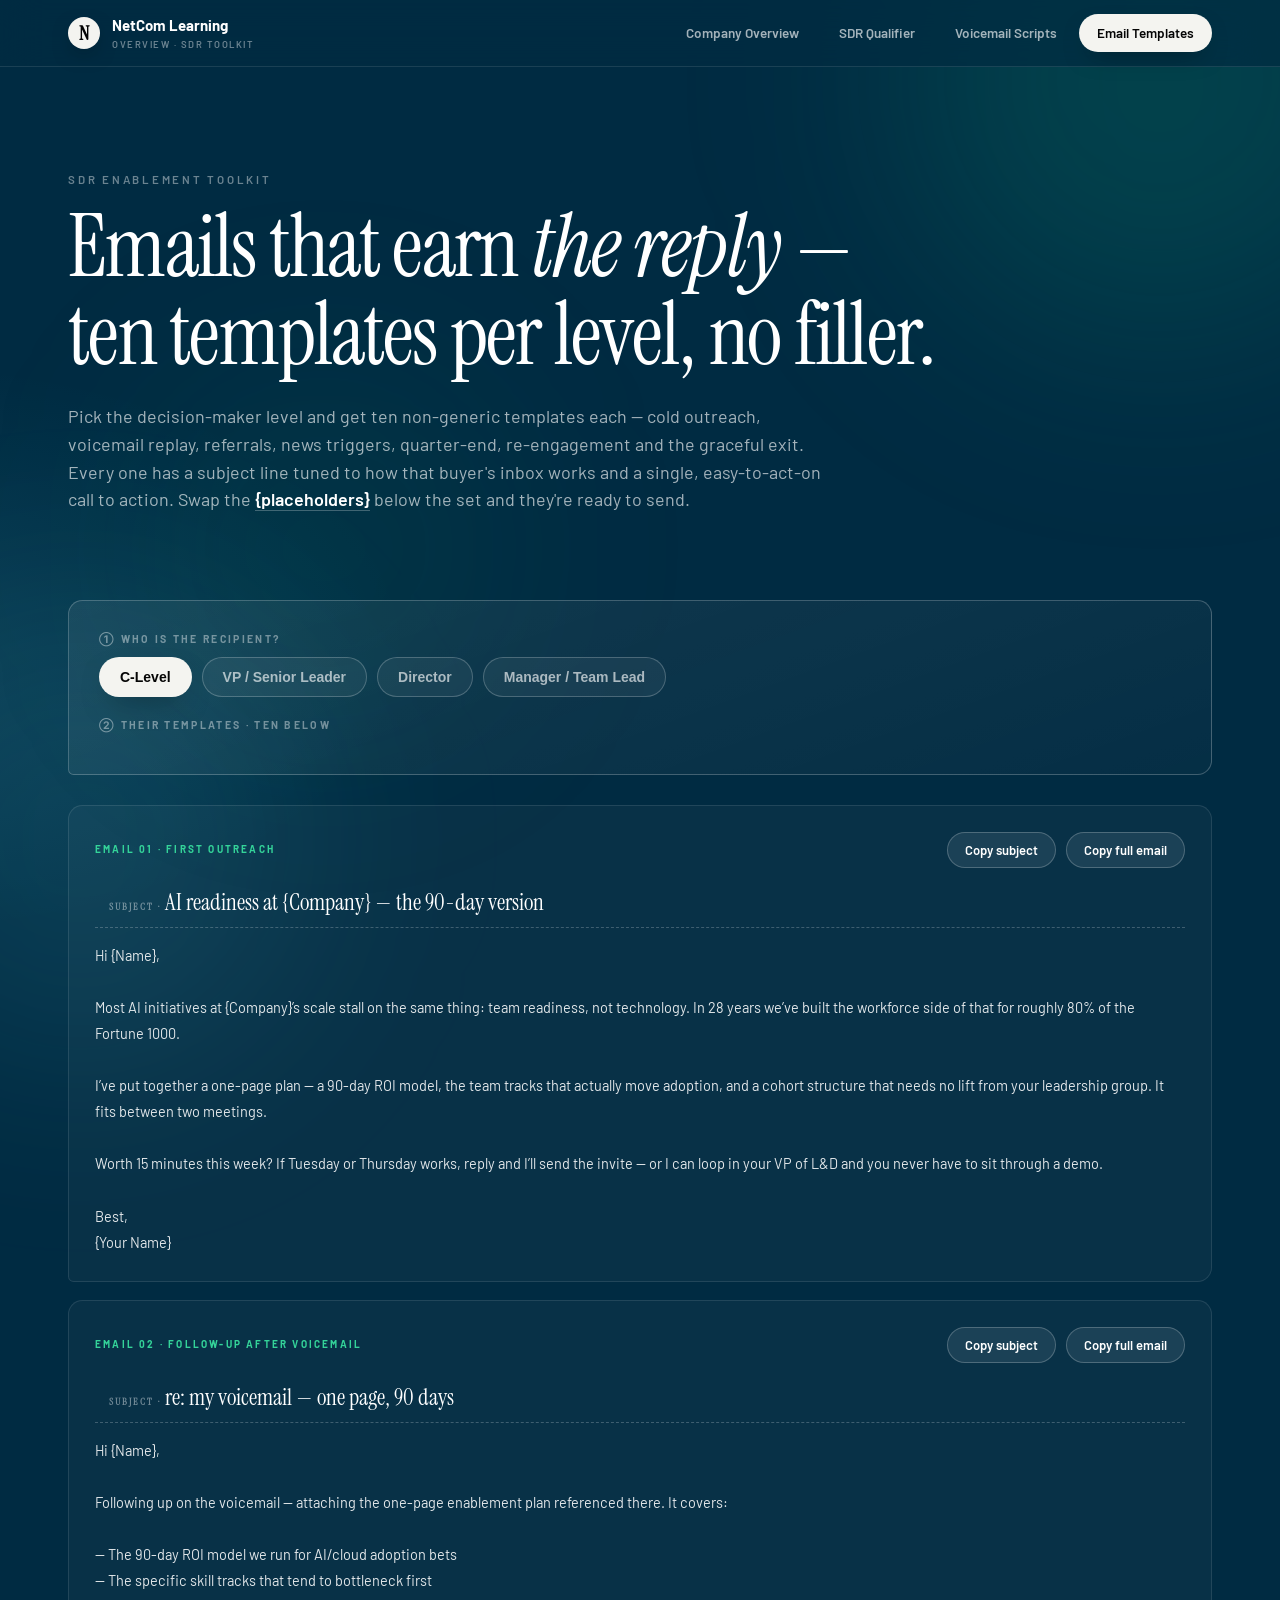
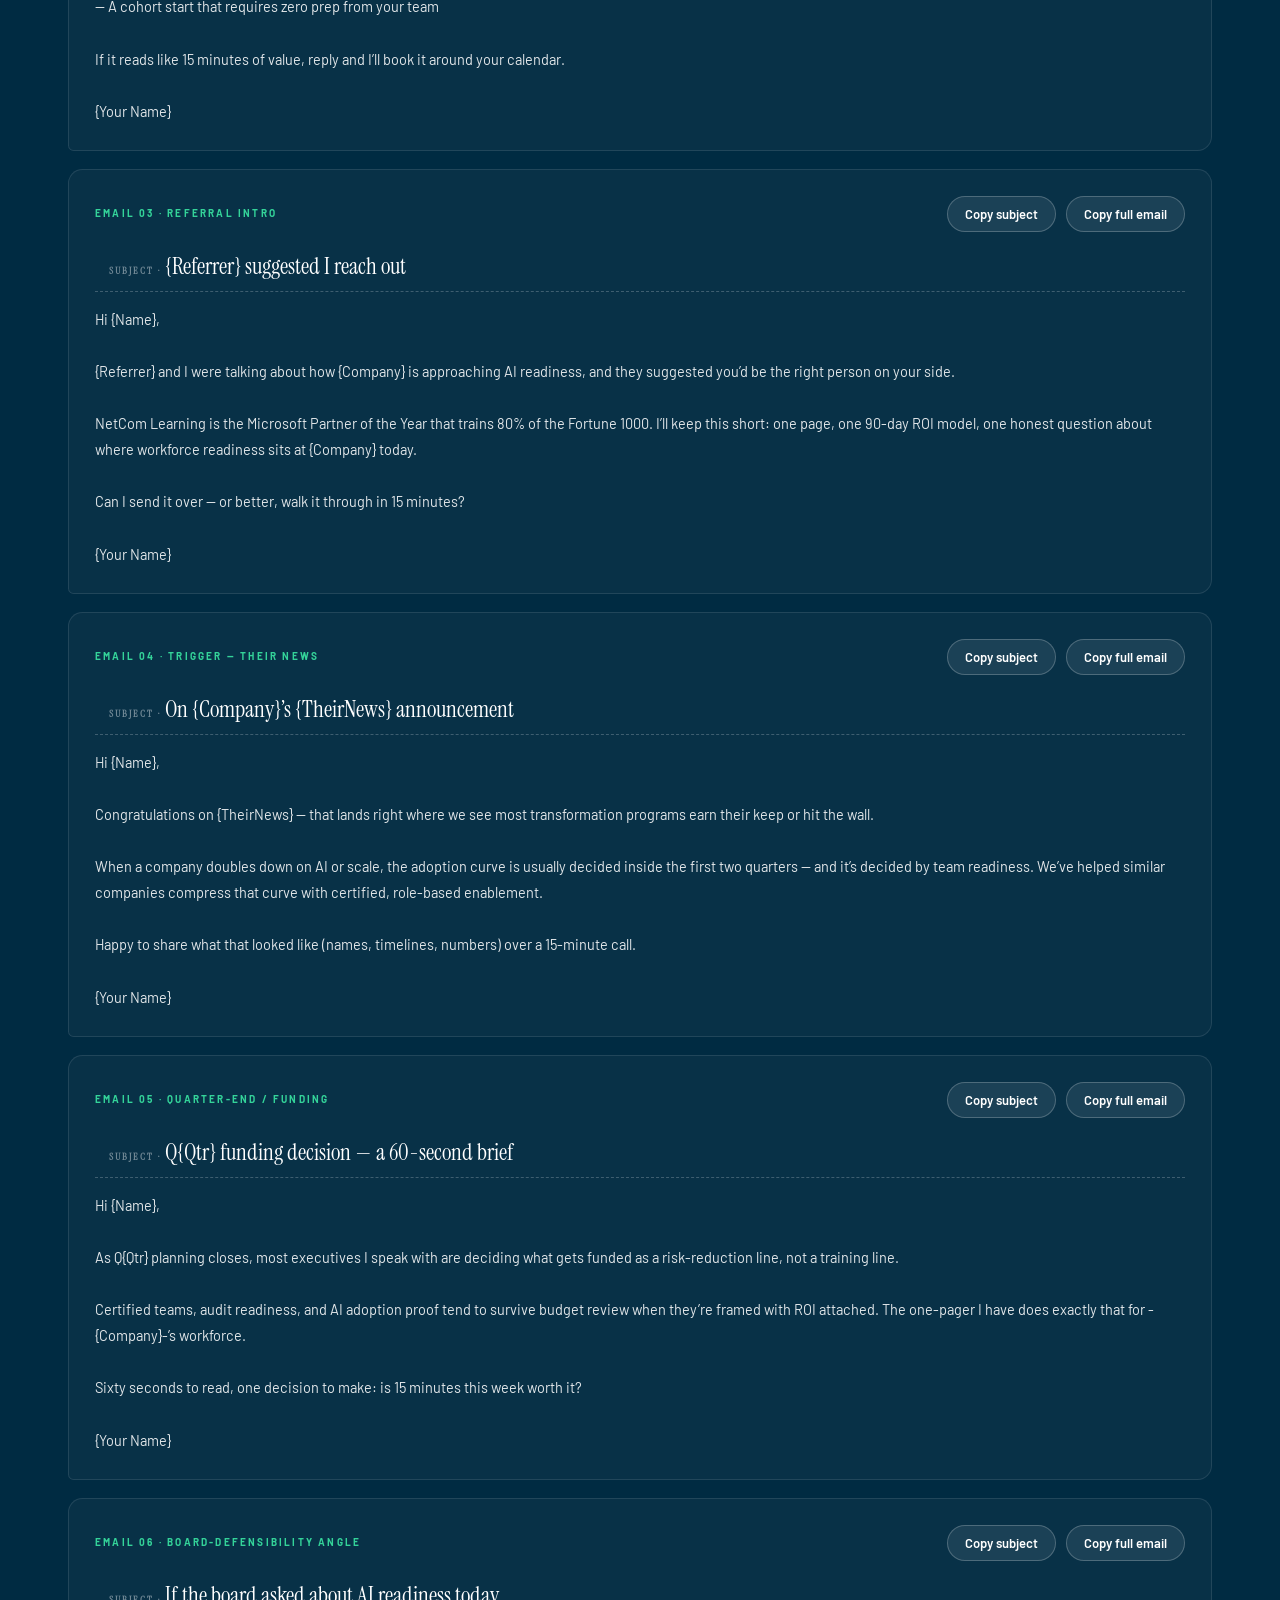
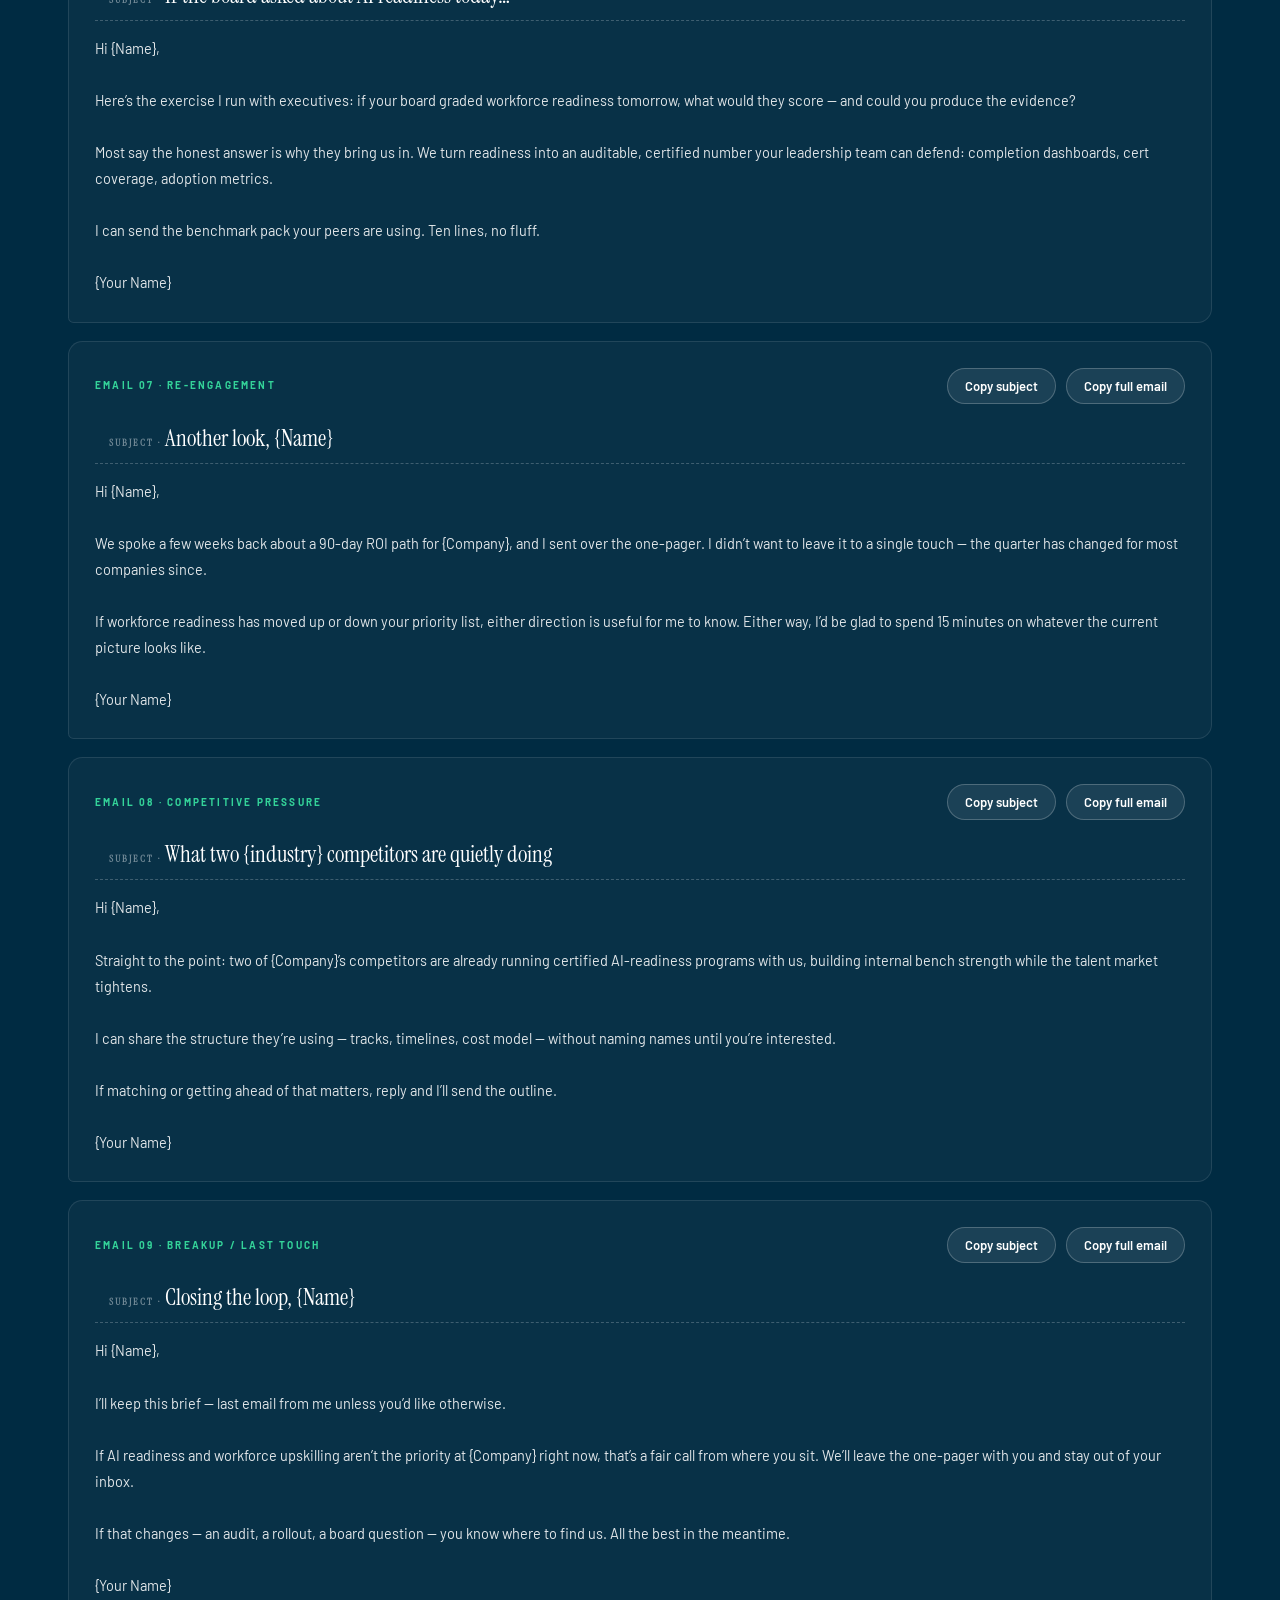
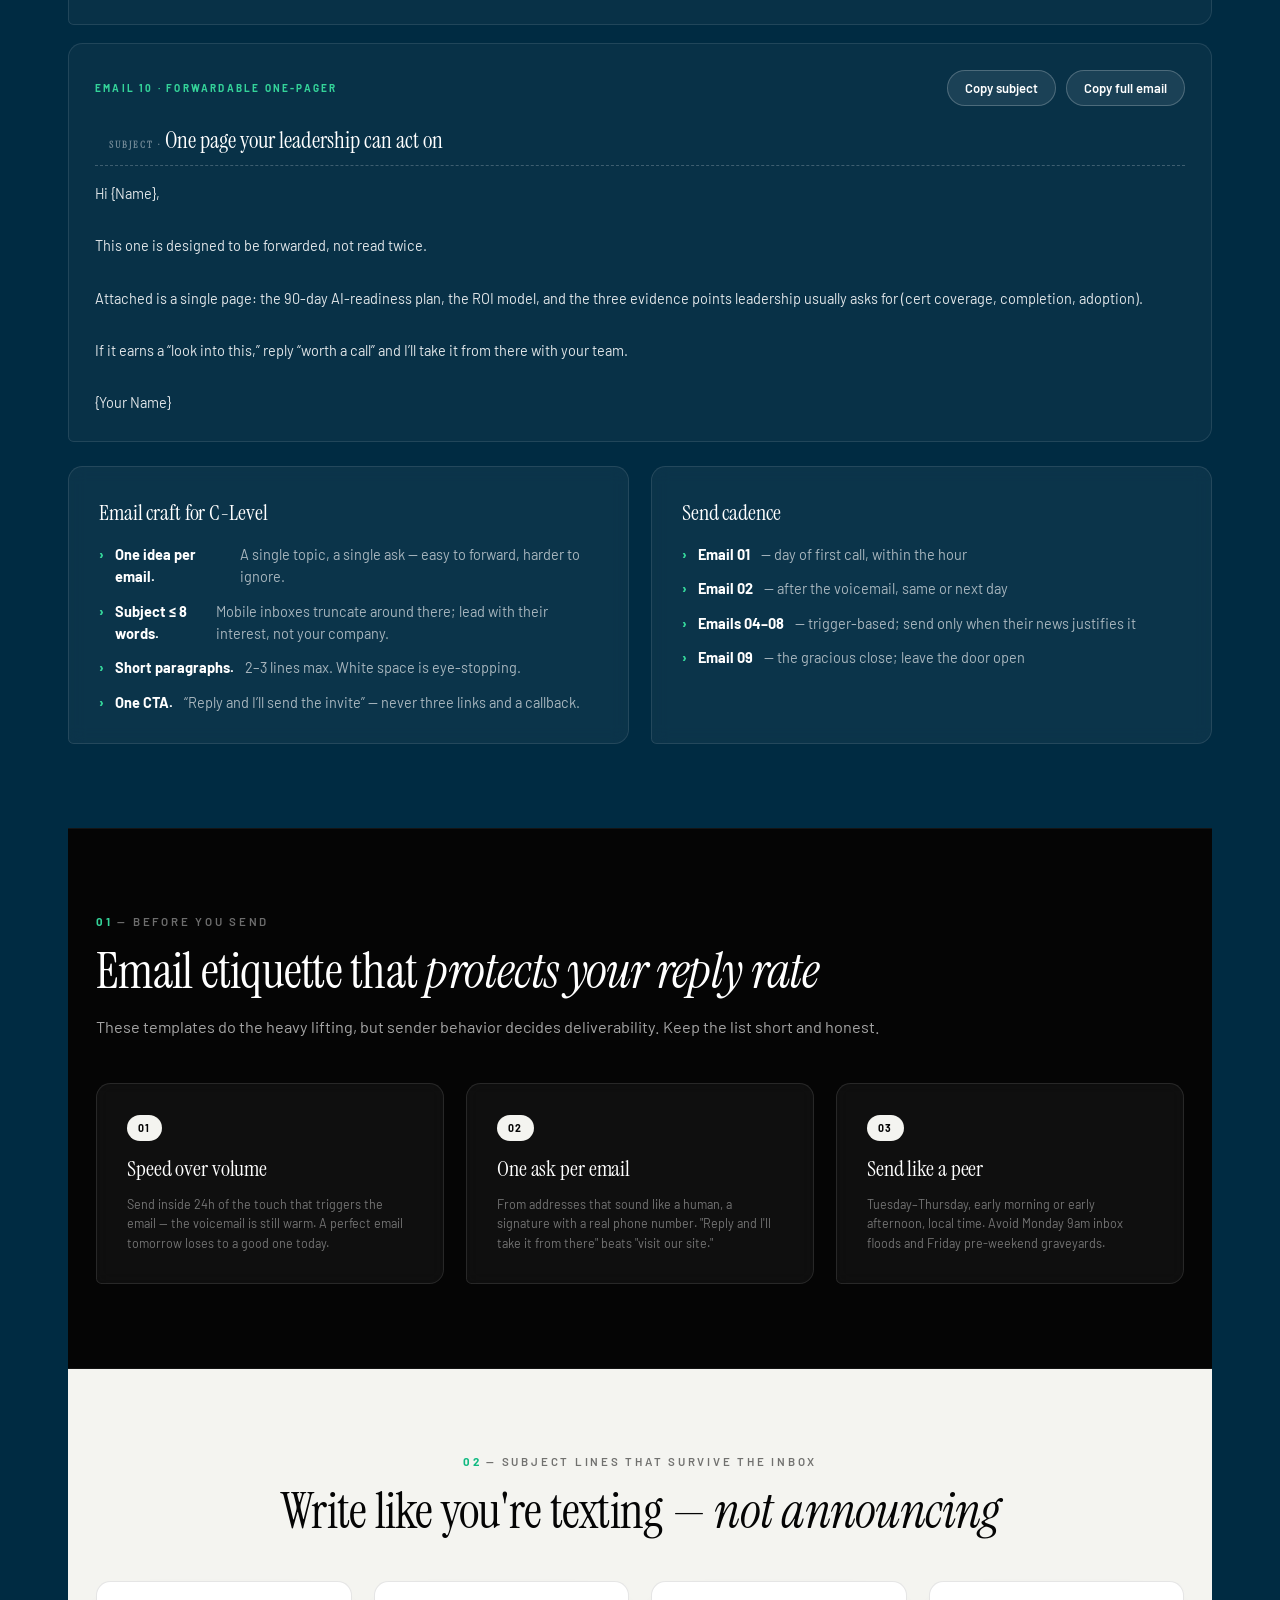
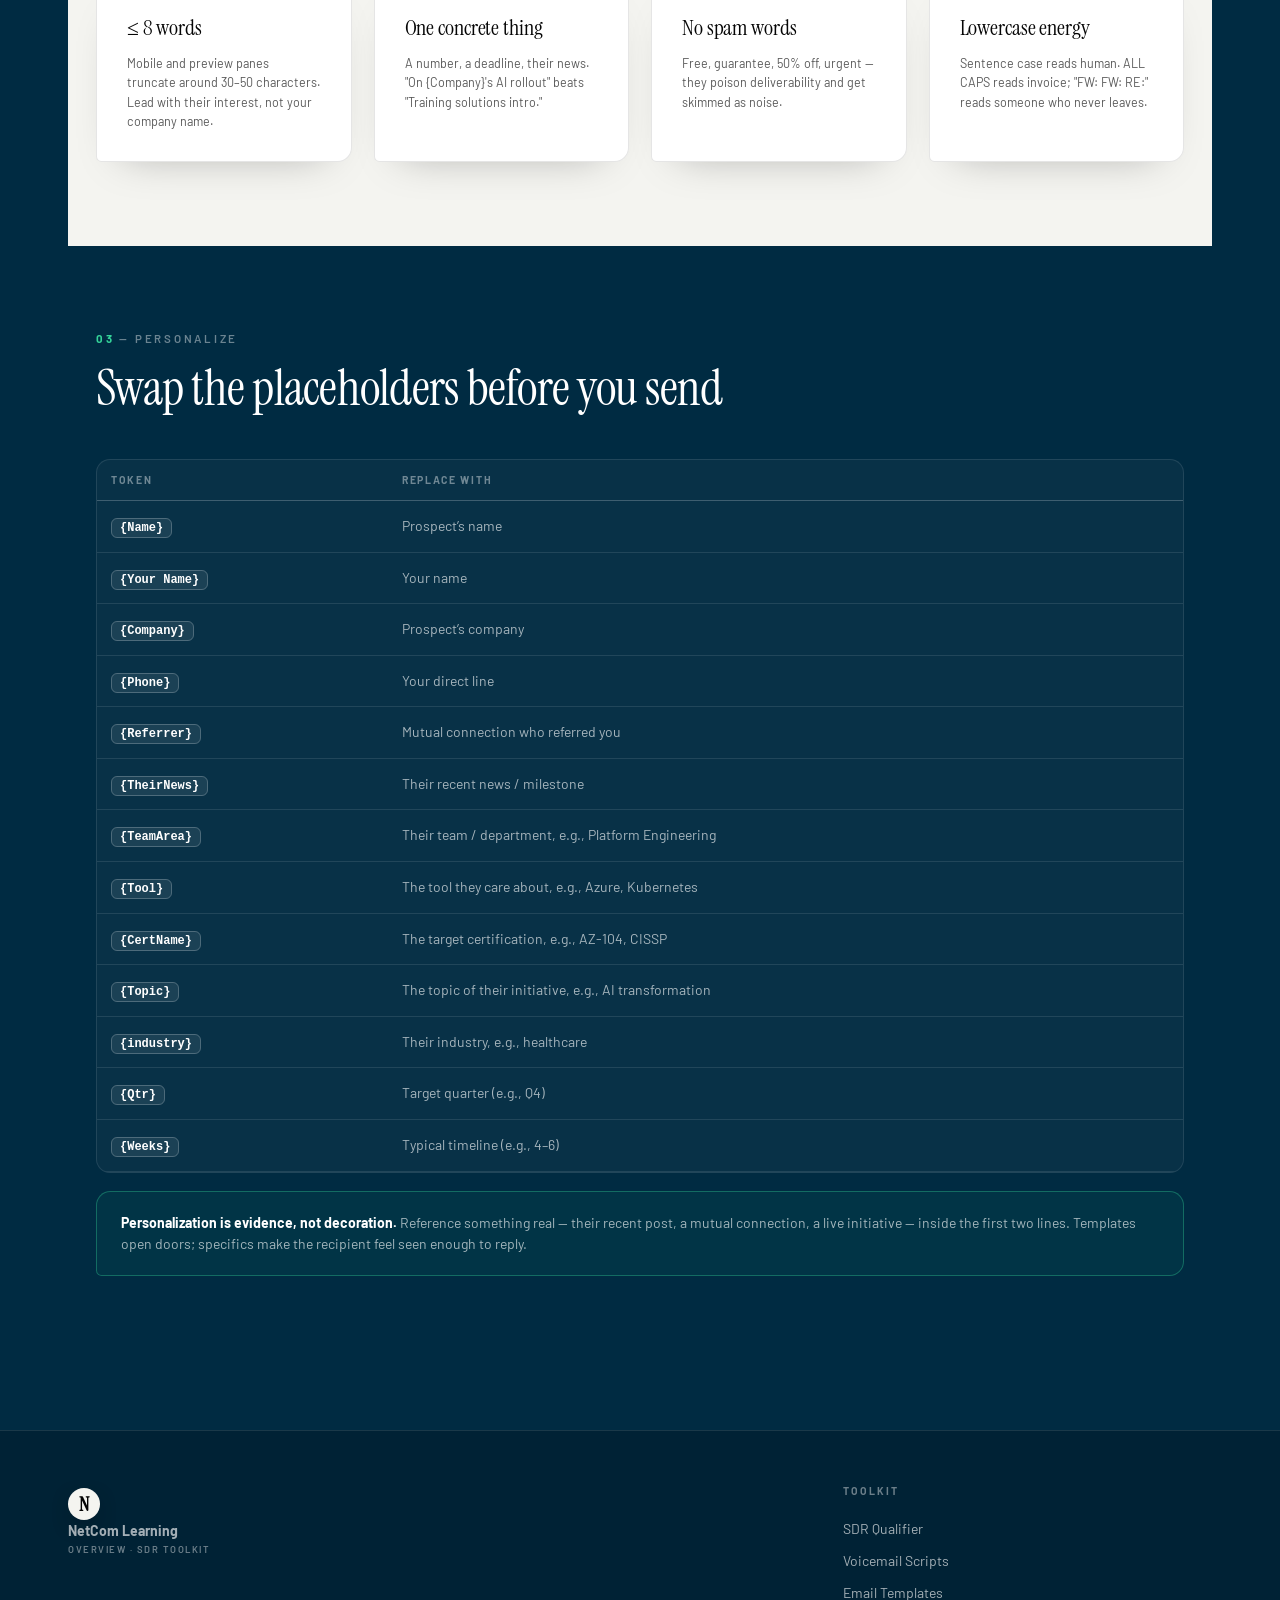
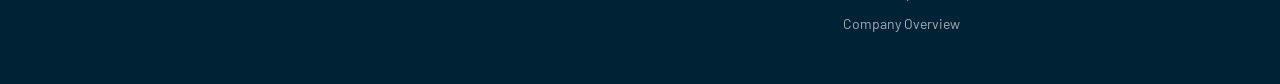
==== emails.html @ cc53cfce "c" ====
<!DOCTYPE html>
<html lang="en">
<head>
<meta charset="UTF-8">
<meta name="viewport" content="width=device-width, initial-scale=1.0">
<title>Email Templates — SDR Toolkit | NetCom Learning</title>
<link rel="preconnect" href="https://fonts.googleapis.com">
<link rel="preconnect" href="https://fonts.gstatic.com" crossorigin>
<link href="https://fonts.googleapis.com/css2?family=Instrument+Serif:ital@0;1&family=Barlow:wght@400;500;600;700&family=Inter:wght@600;700&display=swap" rel="stylesheet">
<link rel="stylesheet" href="assets/styles.css">
</head>
<body>
<div class="orb orb-1"></div><div class="orb orb-2"></div><div class="orb orb-3"></div>

<nav>
  <div class="container nav-inner">
    <a class="brand" href="index.html">
      <span class="brand-mark">N</span>
      <span>NetCom Learning<small>Overview · SDR Toolkit</small></span>
    </a>
    <div class="nav-links">
      <a href="index.html">Company Overview</a>
      <a href="sdr-qualifier.html">SDR Qualifier</a>
      <a href="voicemail-scripts.html">Voicemail Scripts</a>
      <a href="emails.html" class="active">Email Templates</a>
    </div>
  </div>
</nav>

<header class="hero" style="padding-bottom:44px">
  <div class="container">
    <div class="eyebrow">SDR enablement toolkit</div>
    <h1>Emails that earn <em>the reply</em> — ten templates per level, no filler.</h1>
    <p class="lede">Pick the decision-maker level and get ten non-generic templates each — cold outreach, voicemail replay, referrals, news triggers, quarter-end, re-engagement and the graceful exit. Every one has a subject line tuned to how that buyer's inbox works and a single, easy-to-act-on call to action. Swap the <b class="hl">{placeholders}</b> below the set and they're ready to send.</p>
  </div>
</header>

<main class="container">

  <section style="padding-top:8px" class="reveal">
    <div class="control-panel">
      <div class="cp-label">① Who is the recipient?</div>
      <div class="pill-row" id="sel-email"></div>

      <div class="cp-label">② Their templates · ten below</div>
    </div>
    <div id="email-output"></div>
  </section>

  <!-- etiquette -->
  <section class="dark-black reveal">
    <div class="container">
      <div class="section-head">
        <div class="eyebrow"><b>01</b> — Before you send</div>
        <h2>Email etiquette that <em>protects your reply rate</em></h2>
        <p>These templates do the heavy lifting, but sender behavior decides deliverability. Keep the list short and honest.</p>
      </div>
      <div class="grid grid-3">
        <div class="card"><span class="badge grad">01</span><h3 style="margin-top:12px">Speed over volume</h3><p class="small-note">Send inside 24h of the touch that triggers the email — the voicemail is still warm. A perfect email tomorrow loses to a good one today.</p></div>
        <div class="card"><span class="badge grad">02</span><h3 style="margin-top:12px">One ask per email</h3><p class="small-note">From addresses that sound like a human, a signature with a real phone number. "Reply and I'll take it from there" beats "visit our site."</p></div>
        <div class="card"><span class="badge grad">03</span><h3 style="margin-top:12px">Send like a peer</h3><p class="small-note">Tuesday–Thursday, early morning or early afternoon, local time. Avoid Monday 9am inbox floods and Friday pre-weekend graveyards.</p></div>
      </div>
    </div>
  </section>

  <!-- subject line craft -->
  <section class="bone reveal">
    <div class="container">
      <div class="section-head center">
        <div class="eyebrow"><b>02</b> — Subject lines that survive the inbox</div>
        <h2>Write like you're texting — <em>not announcing</em></h2>
      </div>
      <div class="grid grid-4">
        <div class="card"><h3>≤ 8 words</h3><p class="small-note">Mobile and preview panes truncate around 30–50 characters. Lead with their interest, not your company name.</p></div>
        <div class="card"><h3>One concrete thing</h3><p class="small-note">A number, a deadline, their news. "On {Company}'s AI rollout" beats "Training solutions intro."</p></div>
        <div class="card"><h3>No spam words</h3><p class="small-note">Free, guarantee, 50% off, urgent — they poison deliverability and get skimmed as noise.</p></div>
        <div class="card"><h3>Lowercase energy</h3><p class="small-note">Sentence case reads human. ALL CAPS reads invoice; "FW: FW: RE:" reads someone who never leaves.</p></div>
      </div>
    </div>
  </section>

  <!-- placeholders -->
  <section class="reveal">
    <div class="container">
      <div class="section-head">
        <div class="eyebrow"><b>03</b> — Personalize</div>
        <h2>Swap the placeholders before you send</h2>
      </div>
      <div class="wrap-tbl">
        <table class="tbl">
          <thead><tr><th>Token</th><th>Replace with</th></tr></thead>
          <tbody id="placeholder-table"></tbody>
        </table>
      </div>
      <div class="callout" style="margin-top:18px">
        <b>Personalization is evidence, not decoration.</b> Reference something real — their recent post, a mutual connection, a live initiative — inside the first two lines. Templates open doors; specifics make the recipient feel seen enough to reply.
      </div>
    </div>
  </section>

</main>

<footer>
  <div class="container">
    <div class="footer-grid">
      <div>
        <a class="brand" href="index.html"><span class="brand-mark">N</span><span>NetCom Learning<small>Overview · SDR Toolkit</small></span></a>
      </div>
      <div>
        <h4>Toolkit</h4>
        <a href="sdr-qualifier.html">SDR Qualifier</a>
        <a href="voicemail-scripts.html">Voicemail Scripts</a>
        <a href="emails.html">Email Templates</a>
        <a href="index.html">Company Overview</a>
      </div>
    </div>
  </div>
</footer>

<div class="toast" id="toast"></div>
<script src="assets/sdr-industries.js"></script>
<script src="assets/sdr-levels.js"></script>
<script src="assets/sdr-vms.js"></script>
<script src="assets/sdr-emails.js"></script>
<script src="assets/sdr-objections.js"></script>
<script src="assets/sdr-data.js"></script>
<script src="assets/app.js"></script>
</body>
</html>
---- assets/styles.css ----
/* ============================================================
   NetCom Learning — SDR & Learning Hub
   Design system inspired by VybeSchool (vybeschool.com)
   Deep navy-teal base · Instrument Serif display · bone-white
   inverted sections · white pill CTAs · editorial marquees
   ============================================================ */
:root{
  --bg:#002b42;              /* signature navy-teal */
  --bg-2:#001a29;            /* deeper navy */
  --bg-black:#050505;        /* near-black contrast sections */
  --bone:#f4f4f0;            /* warm bone-white inverted sections */
  --ink:#050505;
  --card:rgba(255,255,255,.045);
  --card-2:rgba(255,255,255,.085);
  --stroke:rgba(255,255,255,.10);
  --stroke-2:rgba(255,255,255,.22);
  --text:#fff;
  --muted:rgba(255,255,255,.64);
  --faint:rgba(255,255,255,.42);
  --emerald:#34d399;
  --emerald-deep:#10b981;
  --mint:#6ee7b7;
  --cyan:#67e8f9;
  --violet:#c4b5fd;
  --amber:#fcd34d;
  --rose:#fb7185;
  --font-display:'Instrument Serif',Georgia,'Times New Roman',serif;
  --font-body:'Barlow','Inter',ui-sans-serif,system-ui,-apple-system,'Segoe UI',Roboto,Arial,sans-serif;
  --mono:ui-monospace,SFMono-Regular,Menlo,'Cascadia Code',Consolas,monospace;
  --radius:1rem;
  --radius-organic:.9rem .9rem .9rem .35rem;   /* comfy asymmetric corner */
  --shadow:0 30px 70px -30px rgba(0,0,0,.65);
  --ease:cubic-bezier(.22,.61,.36,1);
}
*{box-sizing:border-box;margin:0;padding:0}
html{scroll-behavior:smooth}
::-webkit-scrollbar{display:none}
*{-ms-overflow-style:none;scrollbar-width:none}
body{
  font-family:var(--font-body);
  color:var(--text);
  background:
    radial-gradient(1100px 520px at 90% -10%,rgba(16,185,129,.14),transparent 60%),
    radial-gradient(900px 480px at -10% 8%,rgba(103,232,249,.10),transparent 60%),
    radial-gradient(800px 640px at 50% 115%,rgba(0,26,41,.9),transparent 70%),
    var(--bg);
  min-height:100vh;
  line-height:1.55;
  overflow-x:hidden;
  -webkit-font-smoothing:antialiased;
}
a{color:var(--text);text-decoration:none}
img{max-width:100%}
::selection{background:var(--emerald-deep);color:#fff}

/* ---------- decorative glows ---------- */
.orb{position:fixed;border-radius:50%;filter:blur(110px);z-index:-1;pointer-events:none}
.orb-1{width:520px;height:520px;background:rgba(16,185,129,.16);top:-180px;right:-140px}
.orb-2{width:440px;height:440px;background:rgba(103,232,249,.10);bottom:-160px;left:-140px}
.orb-3{width:340px;height:340px;background:rgba(16,185,129,.08);top:42%;left:12%}
@keyframes glow-breath{0%,100%{opacity:.55}50%{opacity:1}}
.orb{animation:glow-breath 9s var(--ease) infinite}

/* ---------- layout ---------- */
.container{max-width:1200px;margin:0 auto;padding:0 28px}
section{padding:84px 0;position:relative}
.eyebrow{
  font-family:var(--font-body);text-transform:uppercase;letter-spacing:.24em;
  font-size:11.5px;color:var(--faint);font-weight:600;margin-bottom:14px;
}
.eyebrow b{color:var(--emerald);font-weight:700}
h1,h2{font-family:var(--font-display);font-weight:400;color:var(--text)}
h1{
  font-size:clamp(2.6rem,7vw,5.4rem);line-height:1.02;
  letter-spacing:-.02em;text-wrap:balance;
}
h2{font-size:clamp(1.9rem,4.4vw,3.1rem);line-height:1.06;margin-bottom:16px;letter-spacing:-.015em}
h3{font-family:var(--font-display);font-weight:400;font-size:1.35rem;letter-spacing:-.005em;color:var(--text);margin-bottom:8px}
p{color:var(--muted)}
.muted{color:var(--muted)}
.small-note{font-size:12.5px;color:var(--faint)}
.grad-text{color:var(--text);background:none;-webkit-background-clip:initial;background-clip:initial;}
.section-head{max-width:820px;margin-bottom:44px}
.section-head.center{margin-left:auto;margin-right:auto;text-align:center}
.section-head p{font-size:1.02rem}
.hl{color:var(--text);font-weight:600;border-bottom:1px solid rgba(255,255,255,.25)}

/* near-black + bone section variants (VybeSchool alternation) */
.dark-black{background:var(--bg-black);border-top:1px solid rgba(255,255,255,.06);border-bottom:1px solid rgba(255,255,255,.06)}
.bone{background:var(--bone);color:var(--ink)}
.bone .eyebrow{color:rgba(5,5,5,.55)}
.bone .eyebrow b{color:var(--emerald-deep)}
.bone h1,.bone h2,.bone h3{color:var(--ink)}
.bone p{color:rgba(5,5,5,.68)}
.bone .muted{color:rgba(5,5,5,.68)}
.bone .small-note{color:rgba(5,5,5,.5)}
.bone .hl{color:var(--ink);border-bottom-color:rgba(5,5,5,.25)}
.bone .card{background:#fff;border-color:rgba(5,5,5,.10);box-shadow:0 18px 44px -28px rgba(5,5,5,.35)}
.bone .card p,.bone .card .small-note{color:rgba(5,5,5,.66)}
.bone .badge{border-color:rgba(5,5,5,.18);background:rgba(5,5,5,.04);color:rgba(5,5,5,.6)}
.bone .badge.b{color:#0284c7;border-color:rgba(2,132,199,.3);background:rgba(2,132,199,.08)}
.bone .badge.a{color:#7c3aed;border-color:rgba(124,58,237,.28);background:rgba(124,58,237,.08)}
.bone .badge.n{color:#059669;border-color:rgba(5,150,105,.3);background:rgba(5,150,105,.08)}
.bone .badge.t{color:#d97706;border-color:rgba(217,119,6,.3);background:rgba(217,119,6,.08)}
.bone .badge.grad{background:var(--ink);color:var(--bone);border:none}
.bone .callout{background:rgba(5,5,5,.05);border-color:rgba(5,5,5,.16);color:rgba(5,5,5,.66)}
.bone .callout b{color:var(--ink)}
.bone .chip{border-color:rgba(5,5,5,.18);background:#fff;color:rgba(5,5,5,.6)}
.bone .chip:hover{color:var(--ink);border-color:rgba(5,5,5,.4)}
.bone .chip.featured{border-color:rgba(5,150,105,.5);background:rgba(5,150,105,.08);color:var(--ink)}
.bone .wrap-tbl{background:#fff;border-color:rgba(5,5,5,.1);box-shadow:0 18px 44px -28px rgba(5,5,5,.35)}
.bone .tbl th{color:rgba(5,5,5,.5)}
.bone .tbl td{color:rgba(5,5,5,.66);border-bottom-color:rgba(5,5,5,.08)}
.bone .tbl td:first-child{color:var(--ink)}
.bone .tbl tr:hover td{background:rgba(5,5,5,.03)}
.bone .kbd{background:rgba(5,5,5,.07);border-color:rgba(5,5,5,.18);color:var(--ink)}
.bone .btn.ghost{background:rgba(5,5,5,.05);color:var(--ink);border-color:rgba(5,5,5,.25)}
.bone .rule-card{background:#fff;border-color:rgba(5,5,5,.12);box-shadow:0 14px 34px -26px rgba(5,5,5,.4)}
.bone .rule-card p{color:rgba(5,5,5,.66)}
.bone .vm-dur{color:rgba(5,5,5,.5)}

/* ---------- navbar ---------- */
nav{
  position:sticky;top:0;z-index:50;
  background:rgba(0,43,66,.72);
  backdrop-filter:blur(20px);-webkit-backdrop-filter:blur(20px);
  border-bottom:1px solid var(--stroke);
}
.nav-inner{display:flex;align-items:center;justify-content:space-between;height:66px}
.brand{display:flex;align-items:center;gap:12px;font-weight:700;font-size:15px}
.brand-mark{
  width:32px;height:32px;border-radius:999px;background:var(--bone);color:var(--ink);
  display:grid;place-items:center;font-family:var(--font-display);font-size:19px;line-height:1;
  box-shadow:0 8px 22px -8px rgba(0,0,0,.55);
}
.brand small{display:block;font-size:9.5px;color:var(--faint);font-weight:600;letter-spacing:.16em;text-transform:uppercase}
.nav-links{display:flex;gap:4px;align-items:center}
.nav-links a{
  padding:9px 18px;border-radius:999px;color:var(--muted);font-size:13.5px;font-weight:600;
  transition:.2s var(--ease);
}
.nav-links a:hover{color:var(--text);background:rgba(255,255,255,.07)}
.nav-links a.active{color:var(--ink);background:var(--bone);box-shadow:0 10px 26px -12px rgba(0,0,0,.5)}
@media(max-width:768px){.nav-inner{flex-wrap:wrap;gap:8px;padding:8px 0}.nav-links a{padding:7px 12px;font-size:12.5px}}

/* ---------- buttons / pills ---------- */
.btn{
  display:inline-flex;align-items:center;gap:9px;padding:13px 26px;border-radius:999px;
  background:var(--bone);color:var(--ink);font-family:var(--font-body);
  font-weight:600;font-size:14px;cursor:pointer;border:1px solid transparent;
  box-shadow:0 16px 38px -16px rgba(0,0,0,.5);transition:.22s var(--ease);
}
.btn:hover{transform:translateY(-2px);box-shadow:0 22px 46px -16px rgba(0,0,0,.6)}
.btn.ghost{background:rgba(255,255,255,.06);border-color:rgba(255,255,255,.22);color:var(--text);box-shadow:none}
.btn.ghost:hover{background:rgba(255,255,255,.11)}
.btn.small{padding:9px 17px;font-size:13px}
.btn.copy{background:rgba(255,255,255,.08);border-color:var(--stroke-2);color:var(--text);box-shadow:none}
.btn.copy:hover{background:rgba(255,255,255,.14);border-color:rgba(255,255,255,.35)}

.pill-row{display:flex;flex-wrap:wrap;gap:10px}
.pill{
  border:1px solid var(--stroke-2);background:rgba(255,255,255,.05);color:var(--muted);
  padding:11px 20px;border-radius:999px;font-size:14px;font-weight:600;cursor:pointer;transition:.2s var(--ease);
}
.pill:hover{color:var(--text);transform:translateY(-2px);border-color:rgba(255,255,255,.4)}
.pill.active{color:var(--ink);background:var(--bone);border-color:transparent;box-shadow:0 12px 30px -14px rgba(0,0,0,.55)}

/* ---------- cards ---------- */
.card{
  background:var(--card);border:1px solid var(--stroke);border-radius:var(--radius-organic);
  padding:30px;backdrop-filter:blur(8px);-webkit-backdrop-filter:blur(8px);
  transition:transform .25s var(--ease),border-color .25s,background .25s;
}
.card:hover{transform:translateY(-5px);border-color:rgba(255,255,255,.28);background:var(--card-2)}
.card.hover-none:hover{transform:none}
.card h3{margin-bottom:8px}
.badge{
  display:inline-flex;align-items:center;gap:6px;font-size:10.5px;font-weight:700;letter-spacing:.14em;
  text-transform:uppercase;padding:5px 11px;border-radius:999px;border:1px solid var(--stroke-2);
  color:var(--muted);background:rgba(255,255,255,.04);
}
.badge.b{color:var(--cyan);border-color:rgba(103,232,249,.32);background:rgba(103,232,249,.10)}
.badge.a{color:var(--violet);border-color:rgba(196,181,253,.32);background:rgba(196,181,253,.10)}
.badge.n{color:var(--mint);border-color:rgba(110,231,183,.32);background:rgba(110,231,183,.10)}
.badge.t{color:var(--amber);border-color:rgba(252,211,77,.32);background:rgba(252,211,77,.10)}
.badge.grad{background:var(--bone);color:var(--ink);border:none}

.grid{display:grid;gap:22px}
.grid-2{grid-template-columns:repeat(2,1fr)}
.grid-3{grid-template-columns:repeat(3,1fr)}
.grid-4{grid-template-columns:repeat(4,1fr)}
@media(max-width:900px){.grid-4{grid-template-columns:repeat(2,1fr)}.grid-3{grid-template-columns:repeat(2,1fr)}}
@media(max-width:640px){.grid-2,.grid-3,.grid-4{grid-template-columns:1fr}}

/* ---------- hero ---------- */
.hero{padding:104px 0 60px;position:relative}
.hero h1{max-width:960px}
.hero .lede{max-width:760px;font-size:1.12rem;margin:24px 0 34px}
.hero-actions{display:flex;gap:14px;flex-wrap:wrap;align-items:center}
.hero-tools{display:grid;grid-template-columns:repeat(auto-fit,minmax(290px,1fr));gap:20px;margin-top:60px}
.tool-tile{
  display:block;padding:34px;border-radius:var(--radius-organic);
  background:var(--bone);color:var(--ink);
  transition:.25s var(--ease);position:relative;
  box-shadow:0 26px 60px -30px rgba(0,0,0,.6);
}
.tool-tile:hover{transform:translateY(-6px);box-shadow:0 34px 70px -30px rgba(0,0,0,.7)}
.tool-tile .t-icon{font-family:var(--font-display);font-size:1.9rem;letter-spacing:.02em;margin-bottom:14px;color:var(--emerald-deep)}
.tool-tile h3{color:var(--ink);font-size:1.45rem;margin-bottom:8px}
.tool-tile p{color:rgba(5,5,5,.66);font-size:14px;margin-bottom:16px}
.tool-tile .go{
  display:inline-flex;align-items:center;gap:8px;font-size:13px;font-weight:700;color:#fff;
  background:var(--ink);border-radius:999px;padding:9px 18px;
  transition:.2s var(--ease);
}
.tool-tile:hover .go{background:var(--emerald-deep);padding-left:22px}

/* marquee strip (VybeSchool editorial ribbon) */
.marquee{
  overflow:hidden;border-top:1px solid var(--stroke);border-bottom:1px solid var(--stroke);
  padding:20px 0;margin-top:64px;
  -webkit-mask-image:linear-gradient(90deg,transparent,#000 8%,#000 92%,transparent);
  mask-image:linear-gradient(90deg,transparent,#000 8%,#000 92%,transparent);
}
.marquee-track{display:flex;width:max-content;animation:marquee-left 30s linear infinite}
.marquee-track:hover{animation-play-state:paused}
.marquee-track span{
  display:flex;align-items:center;gap:34px;padding-right:34px;white-space:nowrap;
  font-family:var(--font-display);font-size:1.5rem;color:rgba(255,255,255,.45);
}
.marquee-track span::after{content:"·";font-size:1.2em;color:rgba(255,255,255,.22)}
@keyframes marquee-left{from{transform:translateX(0)}to{transform:translateX(-50%)}}

/* ---------- stats ---------- */
.stats{display:grid;grid-template-columns:repeat(auto-fit,minmax(150px,1fr));gap:0;margin-top:52px}
.stat{
  padding:22px 18px;border-left:1px solid var(--stroke);
}
.stat:first-child{border-left:none}
.stat b{display:block;font-family:var(--font-display);font-weight:400;font-size:clamp(1.8rem,3.4vw,2.6rem);color:var(--text);letter-spacing:-.02em;line-height:1}
.stat span{font-size:11px;color:var(--faint);text-transform:uppercase;letter-spacing:.12em;font-weight:600;display:block;margin-top:8px}
@media(max-width:640px){.stat{border-left:none;border-top:1px solid var(--stroke)}}

/* ---------- chips ---------- */
.chip-wrap{display:flex;flex-wrap:wrap;gap:9px}
.chip{
  font-size:13px;padding:8px 15px;border-radius:999px;border:1px solid var(--stroke-2);
  background:rgba(255,255,255,.04);color:var(--muted);transition:.2s var(--ease);
}
.chip:hover{color:var(--text);border-color:rgba(255,255,255,.45);transform:translateY(-1px)}
.chip.featured{
  border-color:rgba(16,185,129,.45);background:rgba(16,185,129,.10);color:var(--text);font-weight:600;
}

/* ---------- tables ---------- */
.tbl{width:100%;border-collapse:collapse;font-size:14px}
.tbl th{font-family:var(--font-body);text-transform:uppercase;letter-spacing:.16em;font-size:10.5px;color:var(--faint);text-align:left;padding:12px 14px;border-bottom:1px solid var(--stroke-2)}
.tbl td{padding:14px;border-bottom:1px solid var(--stroke);color:var(--muted);vertical-align:top}
.tbl td:first-child{color:var(--text);font-weight:600}
.tbl tr:hover td{background:rgba(255,255,255,.04)}
.wrap-tbl{overflow-x:auto;border:1px solid var(--stroke);border-radius:14px;background:rgba(255,255,255,.03)}

/* ---------- feature lists ---------- */
.feature-list{list-style:none;display:grid;gap:12px}
.feature-list li{display:flex;gap:11px;align-items:flex-start;color:var(--muted);font-size:14.5px}
.feature-list li b{color:var(--text)}
.tic{color:var(--emerald);font-weight:800;flex-shrink:0}

/* ---------- control panel / playbook ---------- */
.control-panel{
  background:linear-gradient(160deg,rgba(255,255,255,.07),rgba(255,255,255,.02));
  border:1px solid var(--stroke-2);border-radius:var(--radius-organic);padding:30px;margin-bottom:30px;
}
.control-panel .cp-label{
  font-size:10.5px;letter-spacing:.22em;text-transform:uppercase;color:var(--faint);margin:20px 0 10px;font-weight:700;
}
.control-panel .cp-label:first-child{margin-top:0}
.playbook{display:grid;gap:18px}
.pb-section{border:1px solid var(--stroke);border-radius:var(--radius-organic);overflow:hidden;background:rgba(255,255,255,.03)}
.pb-head{display:flex;align-items:center;justify-content:space-between;gap:12px;padding:18px 22px;border-bottom:1px solid var(--stroke);cursor:pointer}
.pb-head h3{
  font-family:var(--font-body);font-size:11px;letter-spacing:.2em;text-transform:uppercase;
  color:var(--muted);font-weight:700;margin:0;
}
.pb-head .chev{transition:.25s var(--ease);color:var(--faint)}
.pb-section.open .chev{transform:rotate(180deg)}
.pb-body{padding:0;display:none}
.pb-section.open .pb-body{display:block;padding:22px;animation:fade-rise .4s var(--ease) both}
@keyframes fade-rise{from{opacity:0;transform:translateY(10px)}to{opacity:1;transform:none}}
.pb-section.open .pb-head{border-bottom-color:var(--stroke-2);background:rgba(255,255,255,.03)}

.script-block{
  background:rgba(0,0,0,.32);border:1px solid var(--stroke-2);border-radius:12px;
  padding:18px 20px;font-size:14.5px;color:rgba(255,255,255,.92);margin:12px 0;line-height:1.7;
}
.script-block .who{display:block;font-size:10px;letter-spacing:.2em;text-transform:uppercase;color:var(--emerald);margin-bottom:8px;font-weight:700}
.q-item{display:flex;gap:14px;align-items:flex-start;padding:14px 0;border-bottom:1px dashed var(--stroke)}
.q-item:last-child{border-bottom:none}
.q-item .q-txt{color:rgba(255,255,255,.9);font-size:14.5px}

.obj{border:1px solid var(--stroke);border-radius:12px;margin-bottom:12px;overflow:hidden;background:rgba(255,255,255,.03)}
.obj-head{display:flex;justify-content:space-between;align-items:center;gap:10px;padding:16px 18px;cursor:pointer}
.obj-head b{font-size:14px;font-weight:600}
.obj-head .chev{color:var(--faint);transition:.25s var(--ease)}
.obj.open .chev{transform:rotate(180deg)}
.obj-body{display:none;padding:0 18px 18px}
.obj.open .obj-body{display:block;animation:fade-rise .35s var(--ease) both}
.obj-body .reframe{font-size:13.5px;color:var(--amber);margin-bottom:12px}
.obj-body .resp{font-size:14px;color:var(--muted);border-left:3px solid var(--emerald-deep);padding-left:14px;margin-bottom:10px}
.obj-body .resp b{color:var(--text)}

.persona{text-align:left}
.persona .p-rank{font-size:10px;color:var(--emerald);letter-spacing:.2em;text-transform:uppercase;font-weight:700}
.persona h3{margin:8px 0 12px;font-size:1.3rem}
.persona ul{list-style:none;display:grid;gap:9px}
.persona li{font-size:13.5px;color:var(--muted);display:flex;gap:9px}

.kbd{font-family:var(--mono);background:rgba(255,255,255,.08);border:1px solid var(--stroke-2);border-radius:6px;padding:2px 8px;font-size:12px}

/* ---------- voicemail page ---------- */
.vm-tile{border:1px solid var(--stroke);border-radius:var(--radius-organic);background:rgba(255,255,255,.03);padding:24px;position:relative;display:flex;flex-direction:column}
.vm-tile .vm-tag{font-size:10px;letter-spacing:.22em;text-transform:uppercase;color:var(--emerald);margin-bottom:10px;font-weight:700}
.vm-tile .script-block{margin-top:10px;flex:1}
.vm-tile .vm-dur{font-size:12px;color:var(--faint);font-family:var(--mono);margin-top:12px}

.rule-card{background:rgba(255,255,255,.03);border:1px solid var(--stroke);border-radius:var(--radius-organic);padding:22px}
.rule-card .n{font-family:var(--font-display);color:var(--emerald);font-size:1.5rem}
.rule-card p{font-size:13.5px;margin-top:8px}
.rule-card p b{color:var(--text)}

/* ---------- email page ---------- */
.email-tile{border:1px solid var(--stroke);border-radius:var(--radius-organic);background:rgba(255,255,255,.03);padding:26px;margin-bottom:18px;position:relative}
.email-head{display:flex;justify-content:space-between;align-items:center;gap:14px;flex-wrap:wrap;margin-bottom:14px}
.email-tag{font-size:10px;letter-spacing:.22em;text-transform:uppercase;color:var(--emerald);font-weight:700}
.email-actions{display:flex;gap:10px;flex-wrap:wrap}
.email-subject{font-family:var(--font-display);font-size:1.45rem;line-height:1.25;color:var(--text);padding:6px 14px 10px;border-bottom:1px dashed var(--stroke-2);margin-bottom:14px}
.email-subject::before{content:"Subject · ";color:var(--faint);font-family:var(--font-ui);font-size:10px;letter-spacing:.2em;text-transform:uppercase;font-weight:700}
.email-body{font-size:14.5px;line-height:1.8;color:rgba(255,255,255,.88);white-space:pre-line}
.email-body a{color:var(--emerald)}

/* ---------- callouts / misc ---------- */
.divider{height:1px;background:linear-gradient(90deg,transparent,rgba(255,255,255,.18),transparent);margin:0}
.callout{
  border:1px solid rgba(52,211,153,.35);background:rgba(16,185,129,.07);border-radius:var(--radius-organic);
  padding:20px 24px;color:var(--muted);font-size:14px;
}
.callout b{color:var(--text)}
.tag-cloud{display:flex;flex-wrap:wrap;gap:8px;margin-top:14px}
.tag{font-size:12px;color:var(--faint);border:1px dashed var(--stroke-2);padding:4px 10px;border-radius:8px}

/* ---------- footer ---------- */
footer{border-top:1px solid var(--stroke);margin-top:70px;padding:52px 0 56px;background:rgba(0,26,41,.5)}
.footer-grid{display:grid;grid-template-columns:2fr 1fr;gap:36px}
.footer-grid h4{font-size:10.5px;letter-spacing:.2em;text-transform:uppercase;color:var(--faint);margin-bottom:14px;font-weight:700}
.footer-grid a{display:block;color:var(--muted);font-size:14px;padding:5px 0;transition:.2s}
.footer-grid a:hover{color:var(--text)}
.copyright{margin-top:40px;font-size:13px;color:var(--faint);border-top:1px solid var(--stroke);padding-top:22px;display:flex;justify-content:space-between;flex-wrap:wrap;gap:10px}
@media(max-width:760px){.footer-grid{grid-template-columns:1fr}}

/* ---------- toast ---------- */
.toast{
  position:fixed;bottom:28px;left:50%;transform:translateX(-50%) translateY(20px);
  background:var(--bone);color:var(--ink);font-weight:600;font-size:14px;padding:13px 24px;border-radius:999px;
  box-shadow:0 22px 50px -16px rgba(0,0,0,.6);opacity:0;pointer-events:none;transition:.3s var(--ease);z-index:100;
}
.toast.show{opacity:1;transform:translateX(-50%) translateY(0)}

/* ---------- scroll reveal ---------- */
.reveal{opacity:0;transform:translateY(22px);transition:opacity .7s var(--ease),transform .7s var(--ease)}
.reveal.in{opacity:1;transform:none}
@media(prefers-reduced-motion:reduce){.reveal{opacity:1;transform:none;transition:none}}
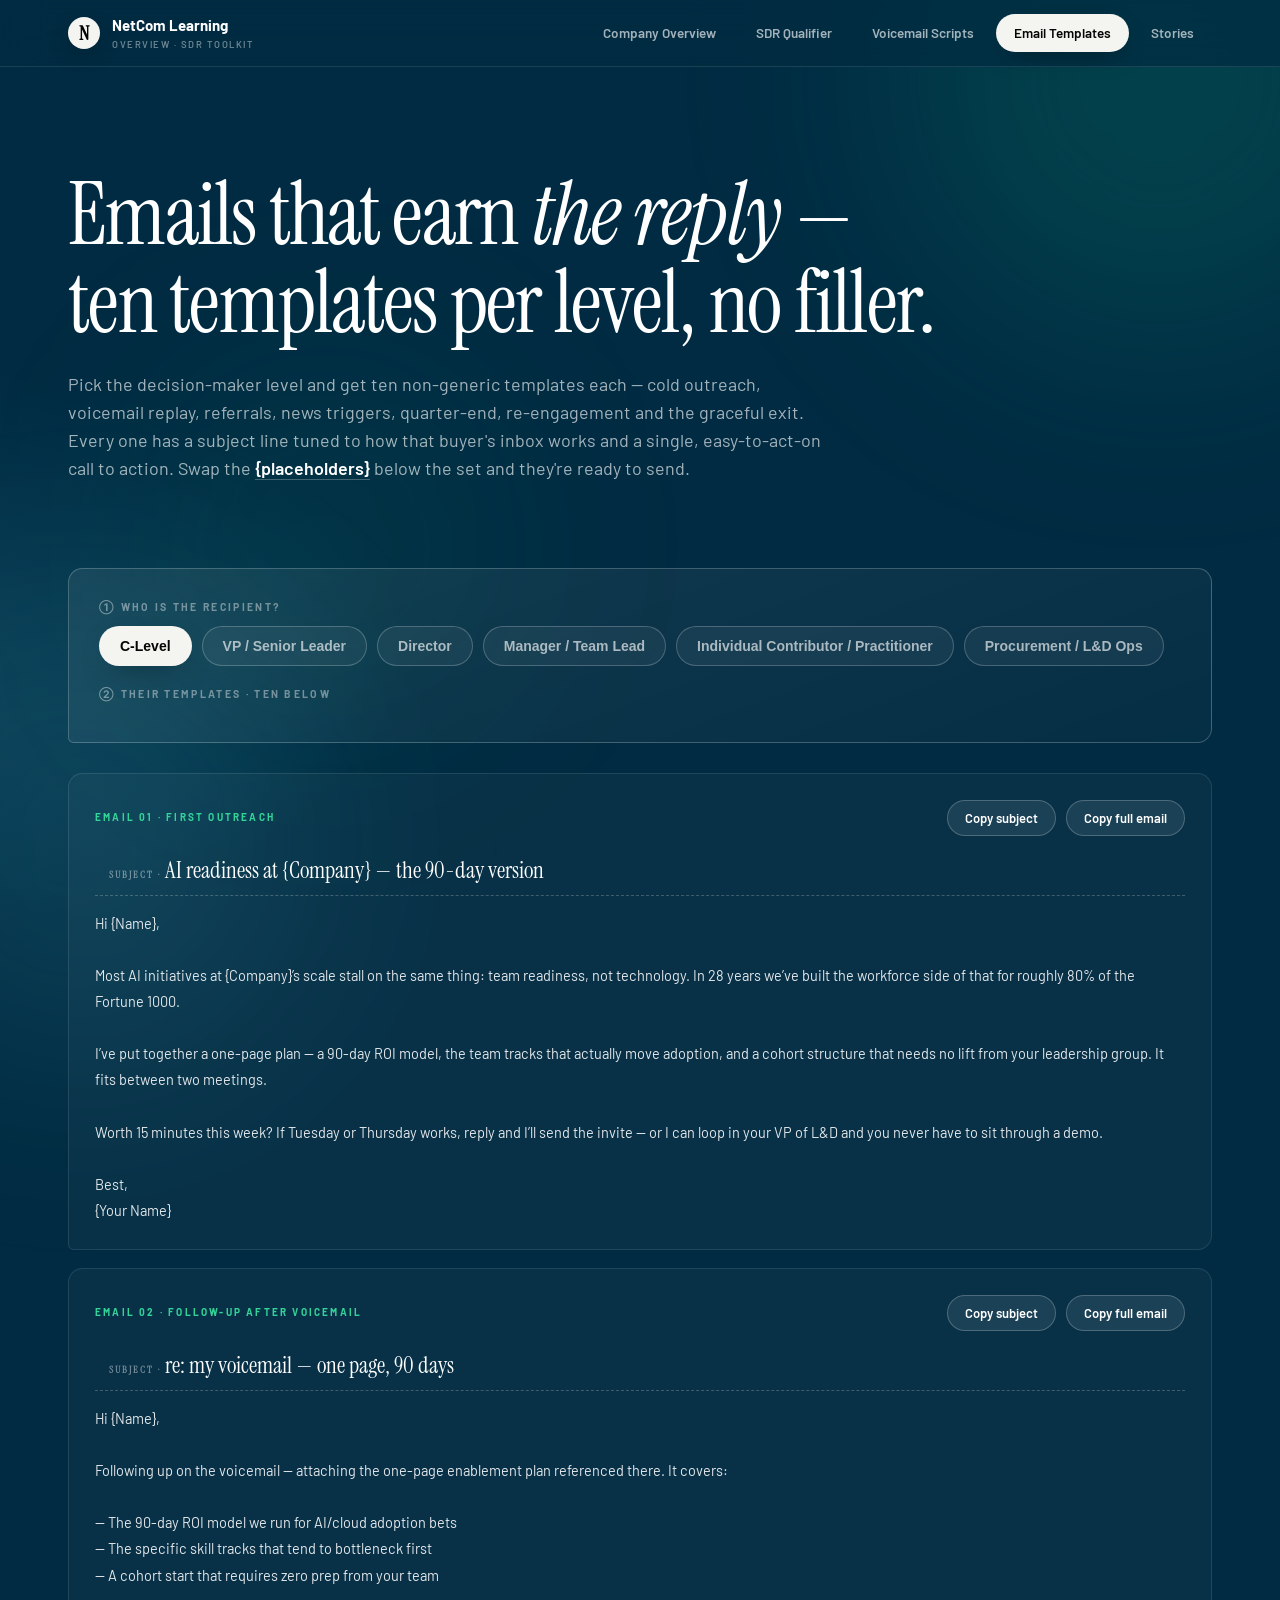
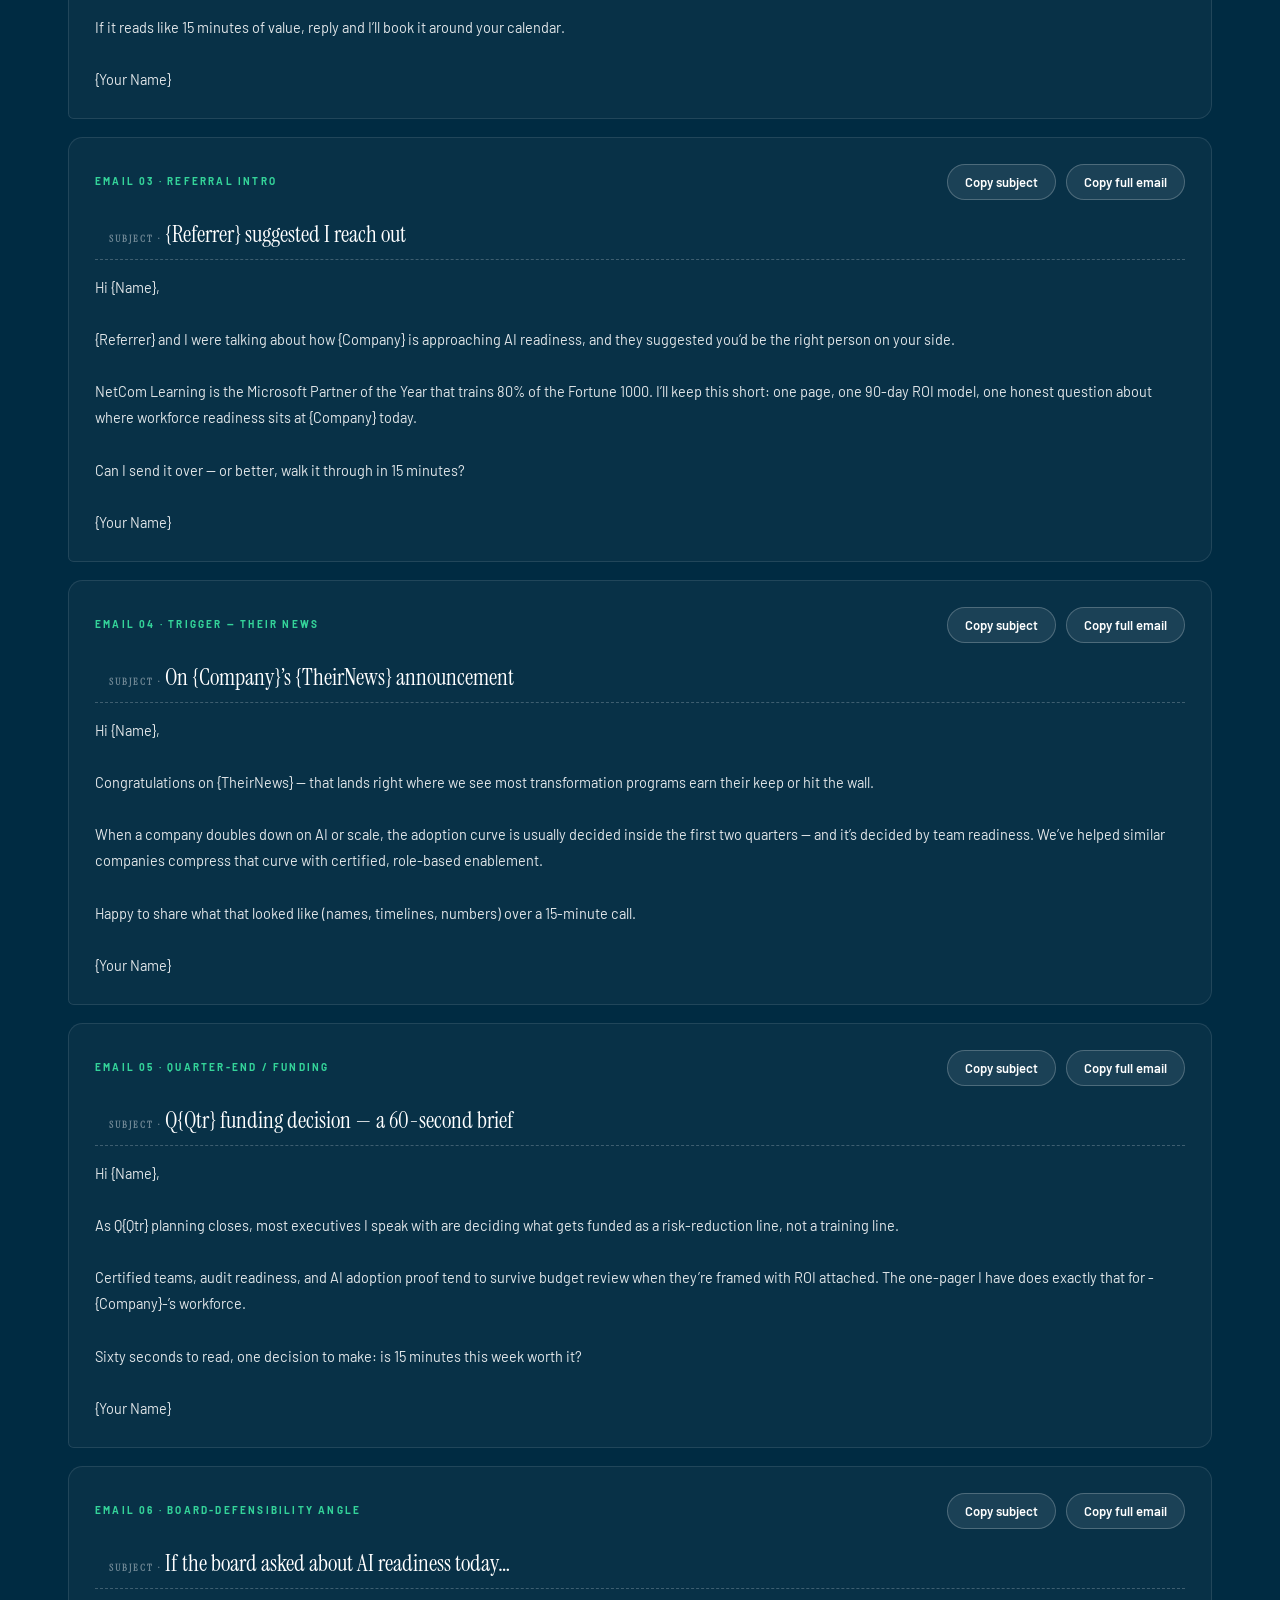
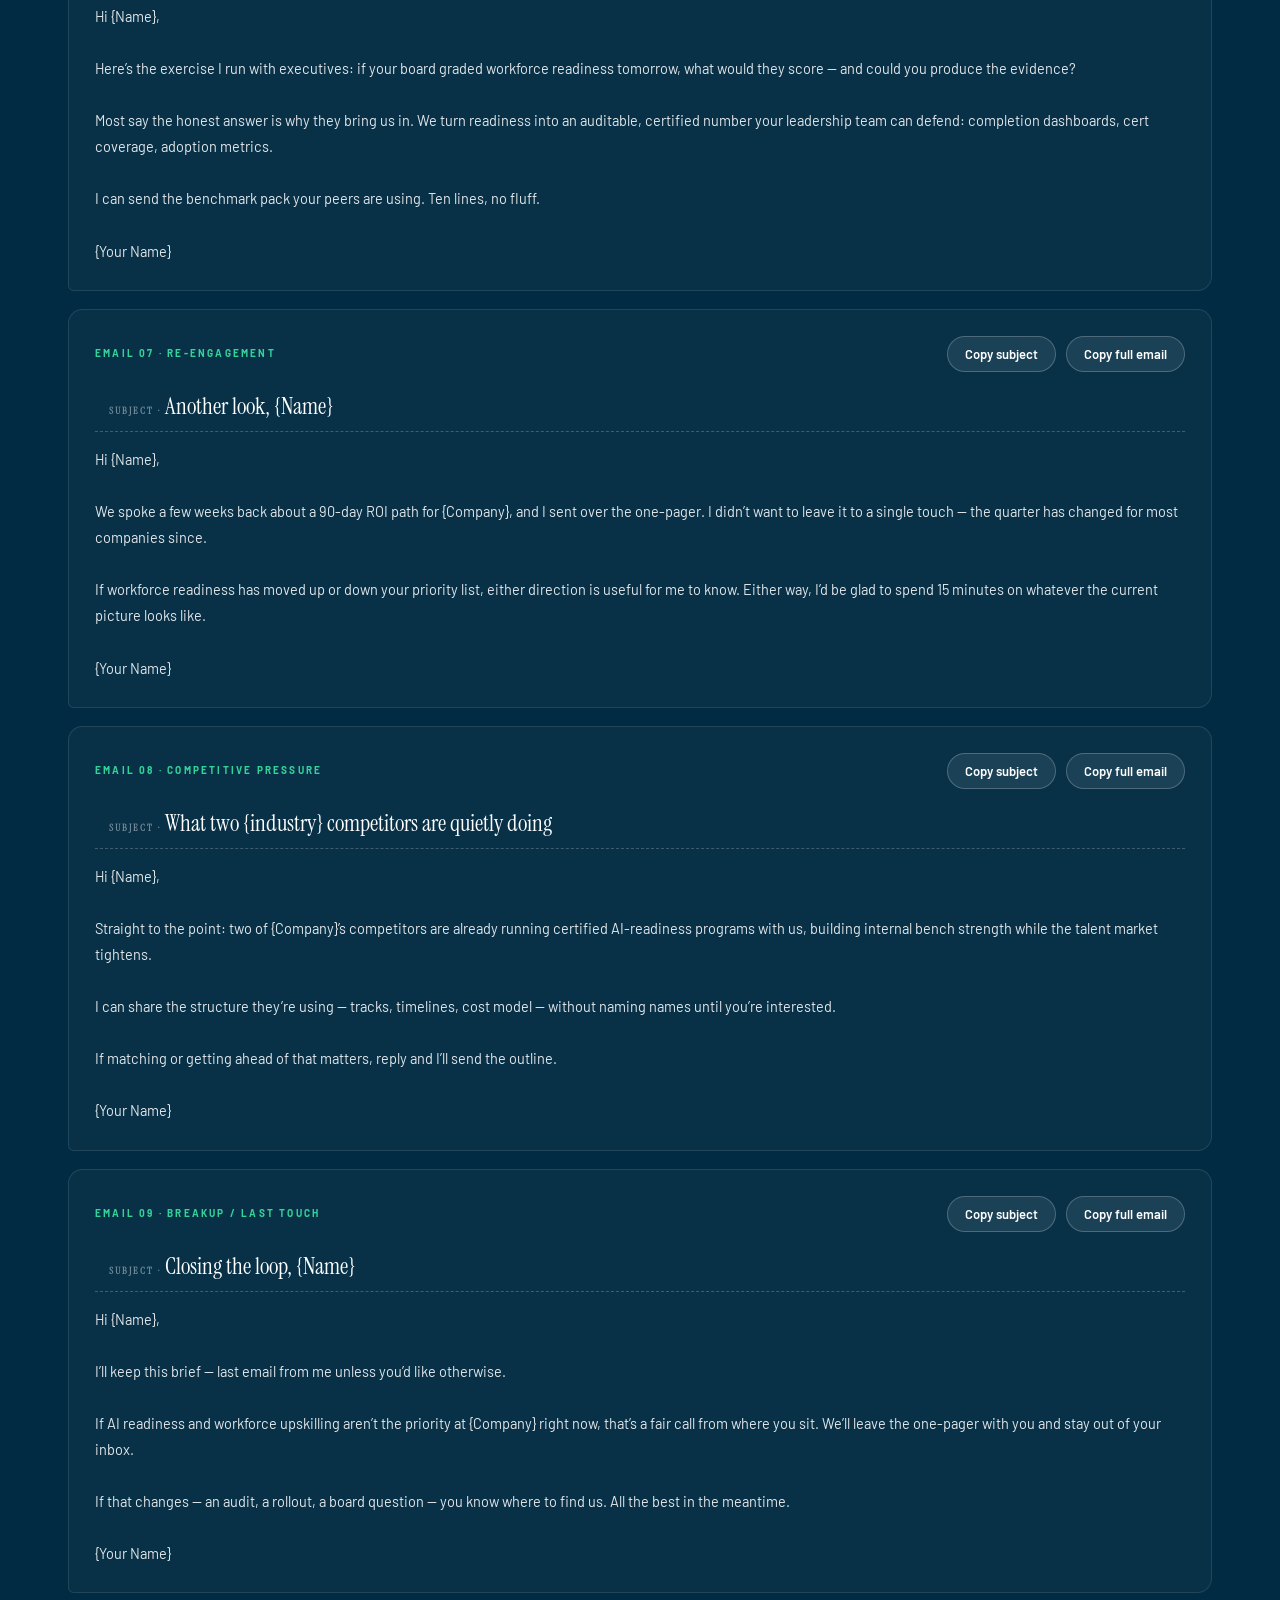
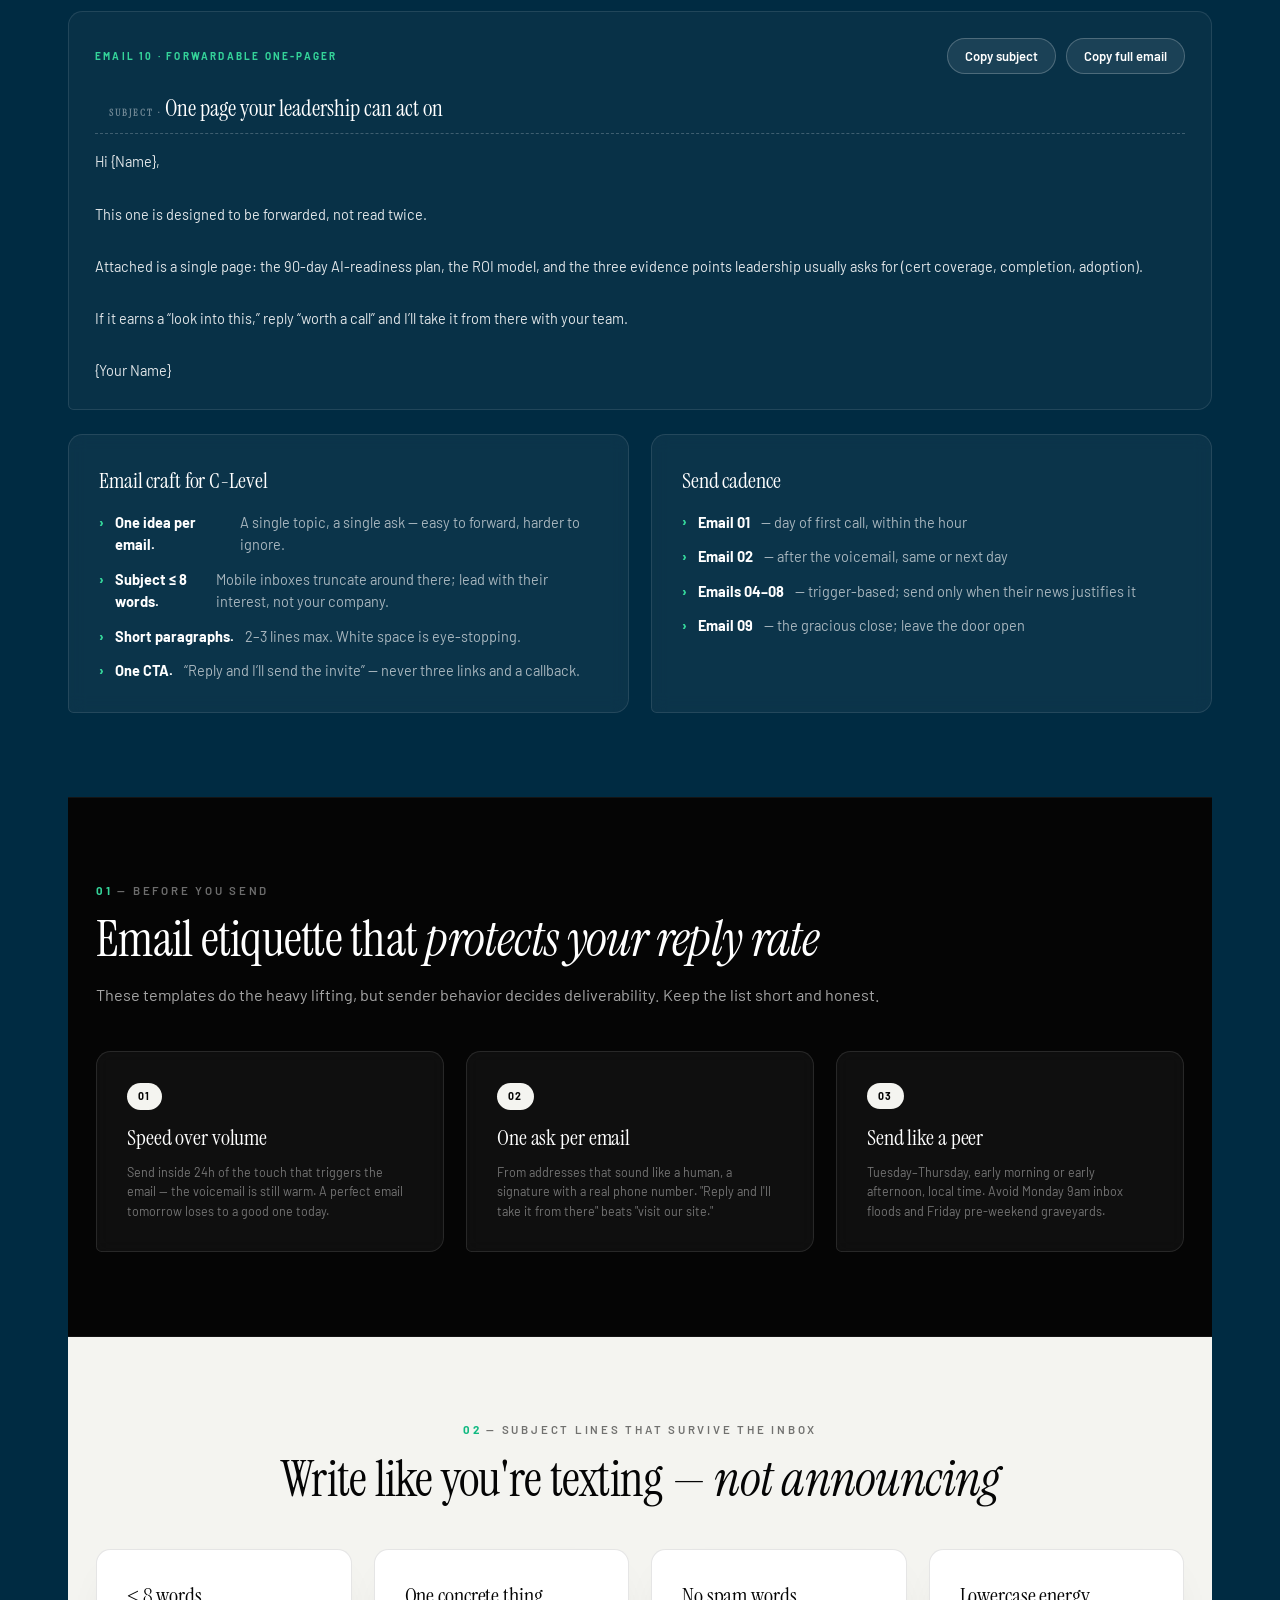
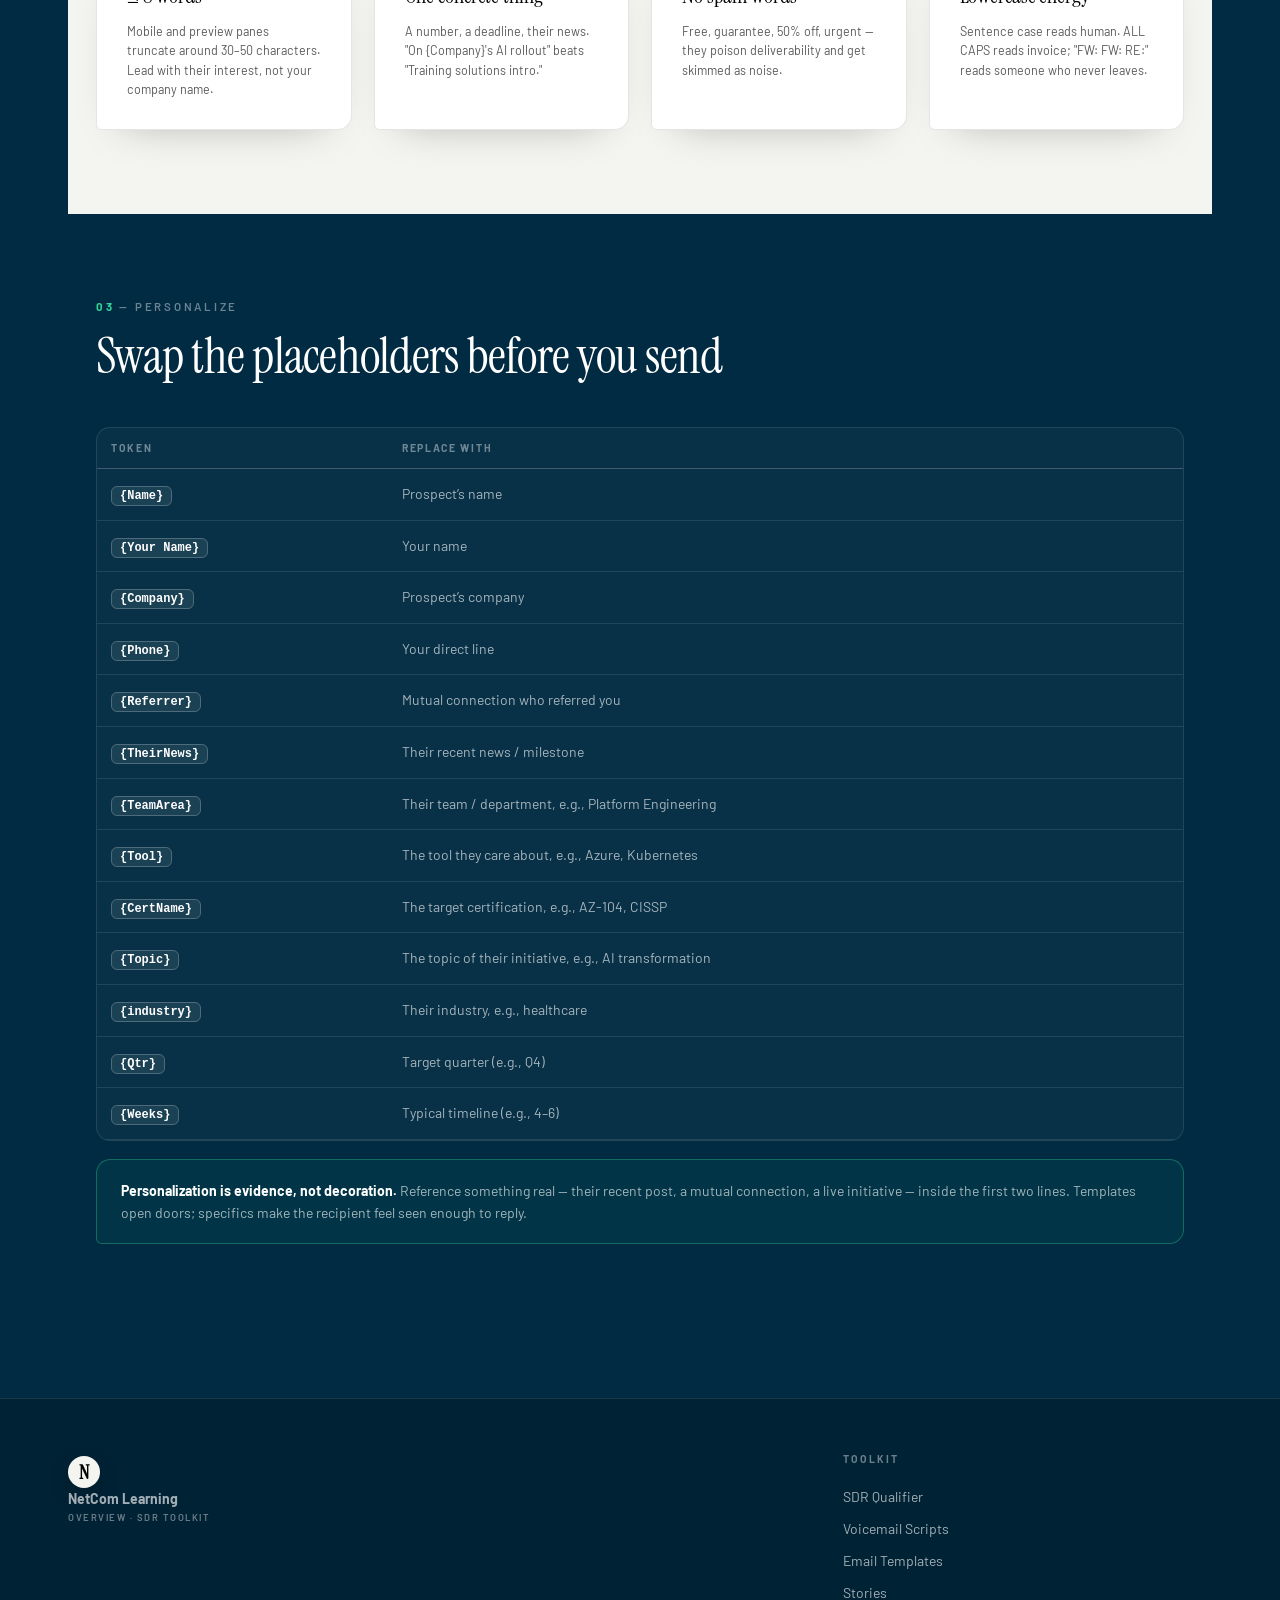
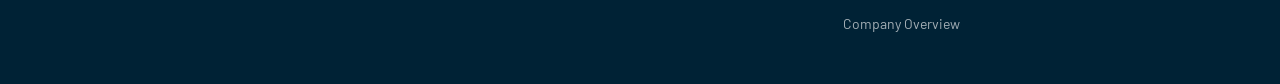
==== commit a47902b8: "c" ====
--- a/emails.html
+++ b/emails.html
@@ -23,13 +23,13 @@
       <a href="sdr-qualifier.html">SDR Qualifier</a>
       <a href="voicemail-scripts.html">Voicemail Scripts</a>
       <a href="emails.html" class="active">Email Templates</a>
+      <a href="stories.html">Stories</a>
     </div>
   </div>
 </nav>
 
 <header class="hero" style="padding-bottom:44px">
   <div class="container">
-    <div class="eyebrow">SDR enablement toolkit</div>
     <h1>Emails that earn <em>the reply</em> — ten templates per level, no filler.</h1>
     <p class="lede">Pick the decision-maker level and get ten non-generic templates each — cold outreach, voicemail replay, referrals, news triggers, quarter-end, re-engagement and the graceful exit. Every one has a subject line tuned to how that buyer's inbox works and a single, easy-to-act-on call to action. Swap the <b class="hl">{placeholders}</b> below the set and they're ready to send.</p>
   </div>
@@ -111,6 +111,7 @@
         <a href="sdr-qualifier.html">SDR Qualifier</a>
         <a href="voicemail-scripts.html">Voicemail Scripts</a>
         <a href="emails.html">Email Templates</a>
+        <a href="stories.html">Stories</a>
         <a href="index.html">Company Overview</a>
       </div>
     </div>
@@ -123,6 +124,10 @@
 <script src="assets/sdr-vms.js"></script>
 <script src="assets/sdr-emails.js"></script>
 <script src="assets/sdr-objections.js"></script>
+<script src="assets/sdr-bant-cxvp.js"></script>
+<script src="assets/sdr-bant-dirmgr.js"></script>
+<script src="assets/sdr-bant-icldo.js"></script>
+<script src="assets/sdr-objections-extra.js"></script>
 <script src="assets/sdr-data.js"></script>
 <script src="assets/app.js"></script>
 </body>
--- a/assets/styles.css
+++ b/assets/styles.css
@@ -338,6 +338,14 @@
 .email-body{font-size:14.5px;line-height:1.8;color:rgba(255,255,255,.88);white-space:pre-line}
 .email-body a{color:var(--emerald)}
 
+/* ---------- stories page ---------- */
+.story-tile{border:1px solid var(--stroke);border-radius:var(--radius-organic);background:rgba(255,255,255,.03);padding:26px;position:relative;display:flex;flex-direction:column}
+.story-tile .story-tag{font-size:10px;letter-spacing:.22em;text-transform:uppercase;color:var(--emerald);font-weight:700;margin-bottom:10px}
+.story-tile h3{font-family:var(--font-display);font-size:1.5rem;line-height:1.2;margin-bottom:4px}
+.story-tile .script-block{flex:1}
+.story-when{font-size:13px;color:var(--muted);border-left:3px solid var(--emerald-deep);padding:4px 0 4px 14px;margin:14px 0 2px}
+.story-when-label{display:block;font-size:10px;letter-spacing:.2em;text-transform:uppercase;color:var(--amber);font-weight:700;margin-bottom:4px}
+
 /* ---------- callouts / misc ---------- */
 .divider{height:1px;background:linear-gradient(90deg,transparent,rgba(255,255,255,.18),transparent);margin:0}
 .callout{
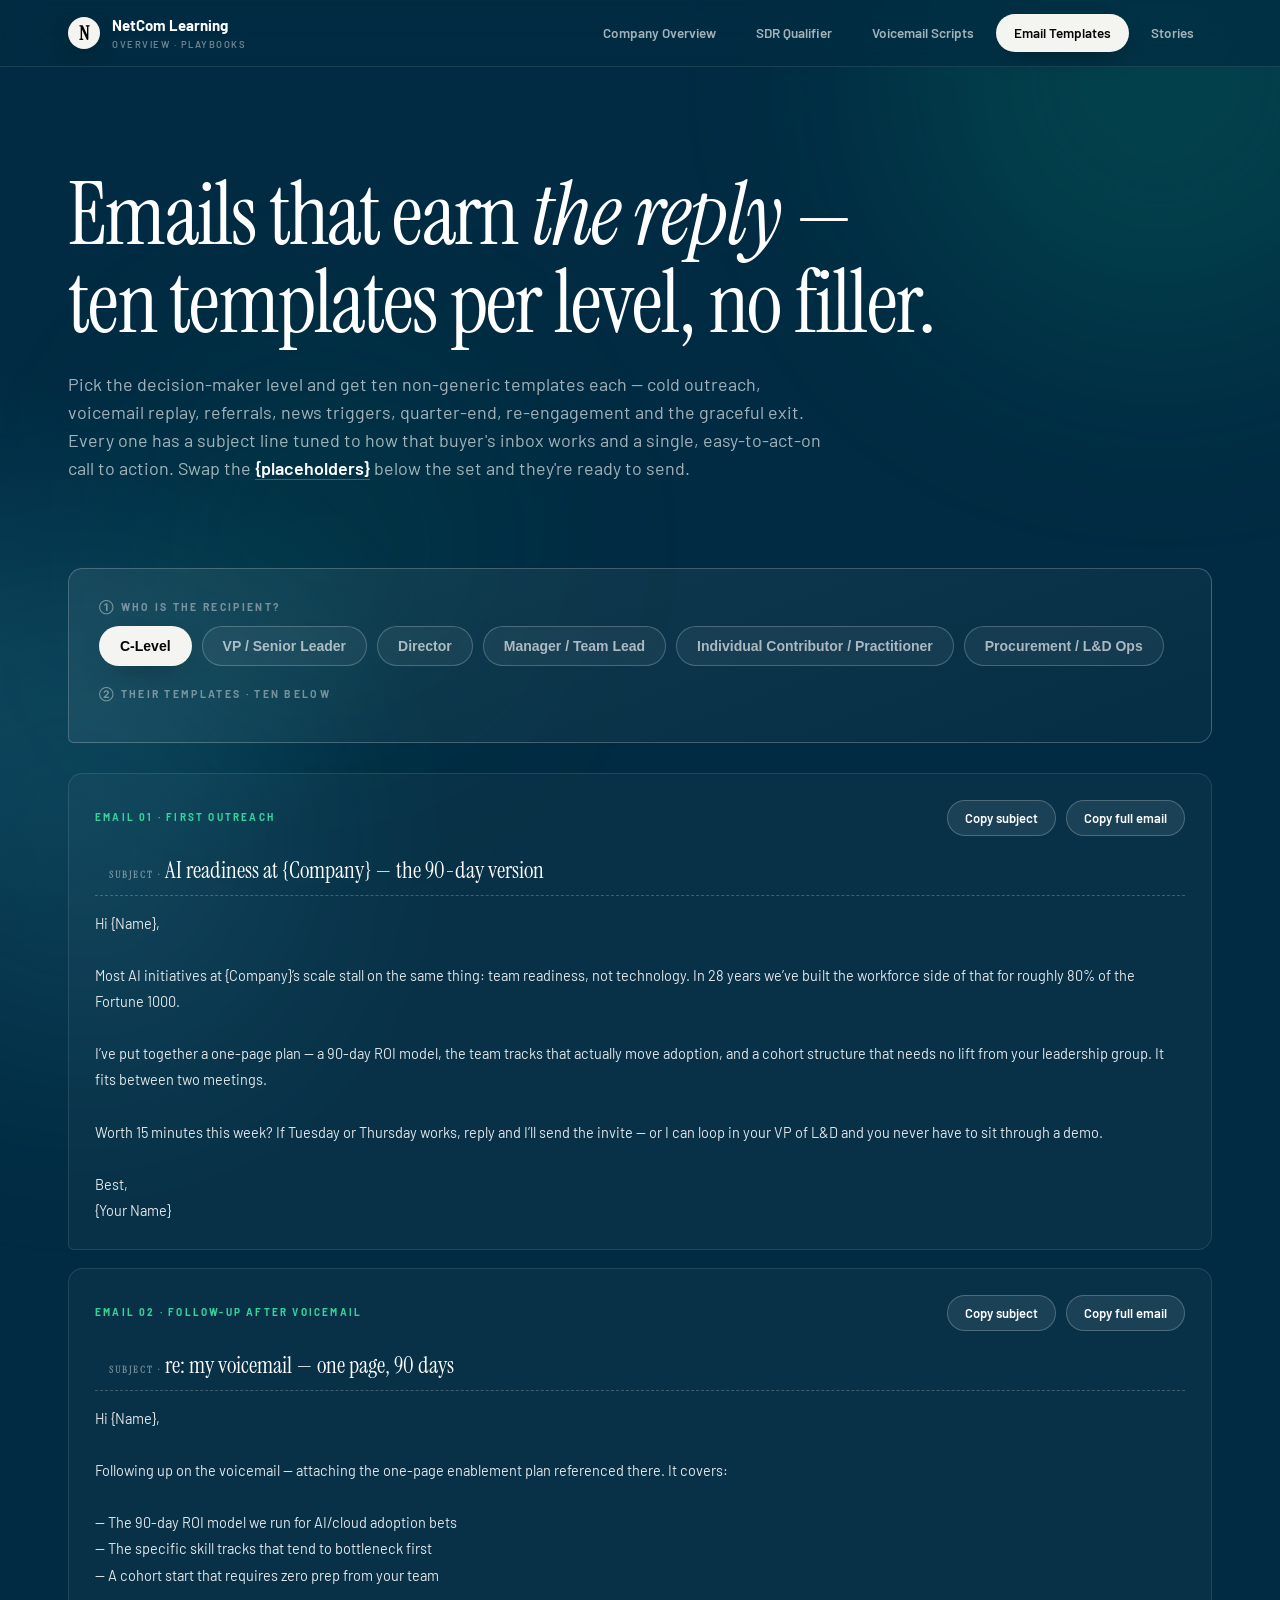
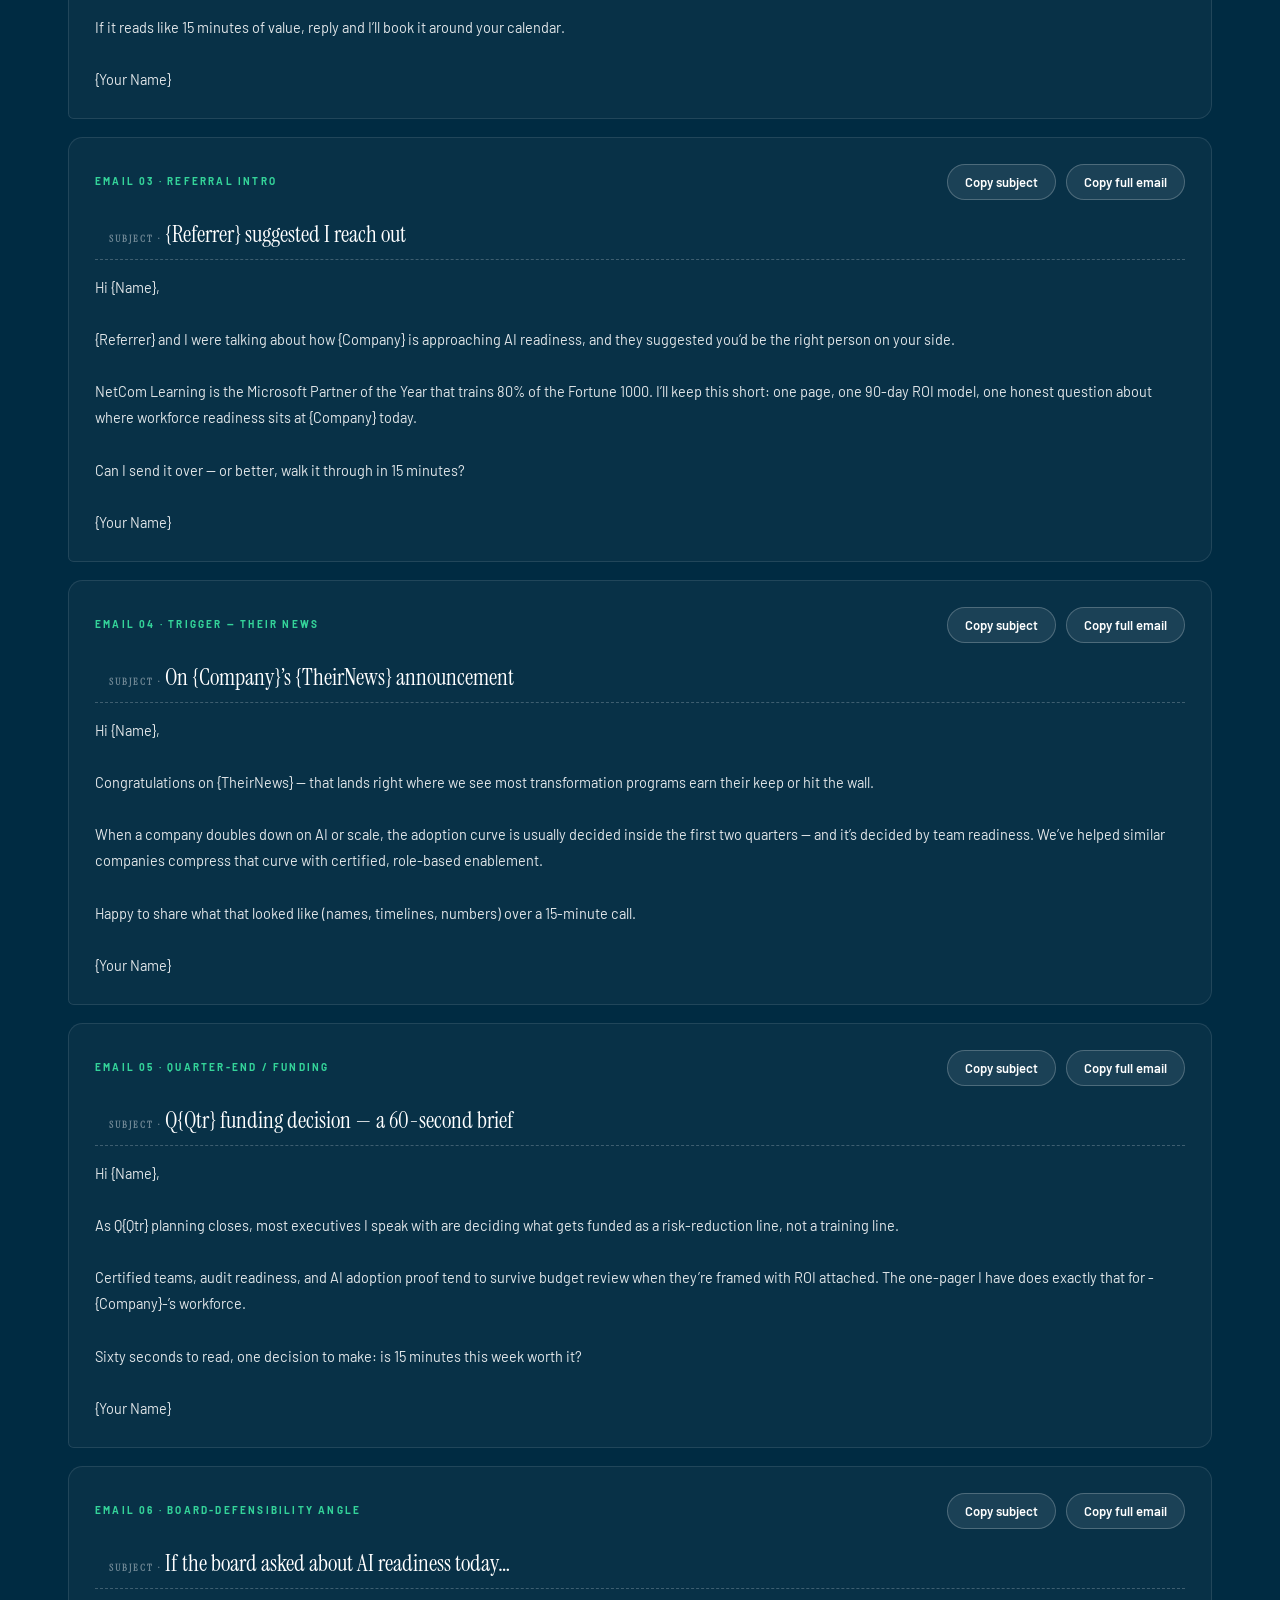
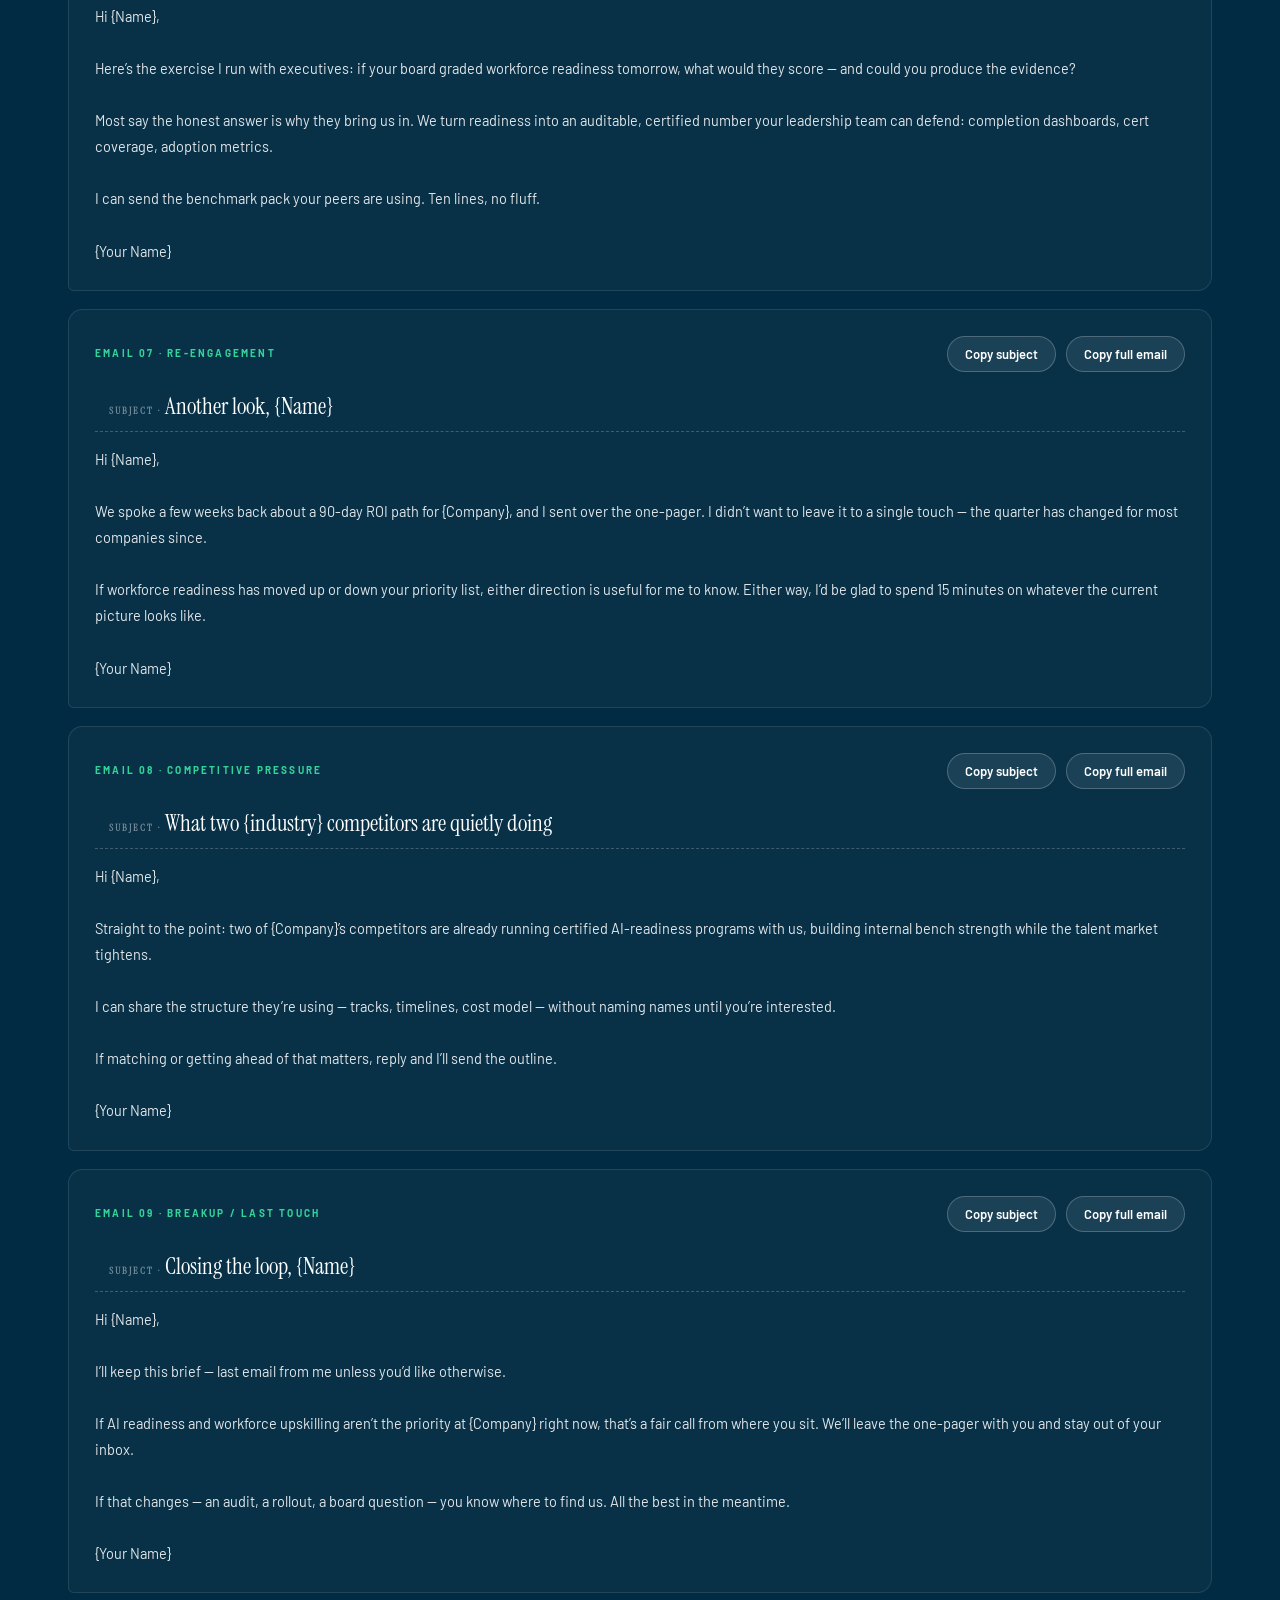
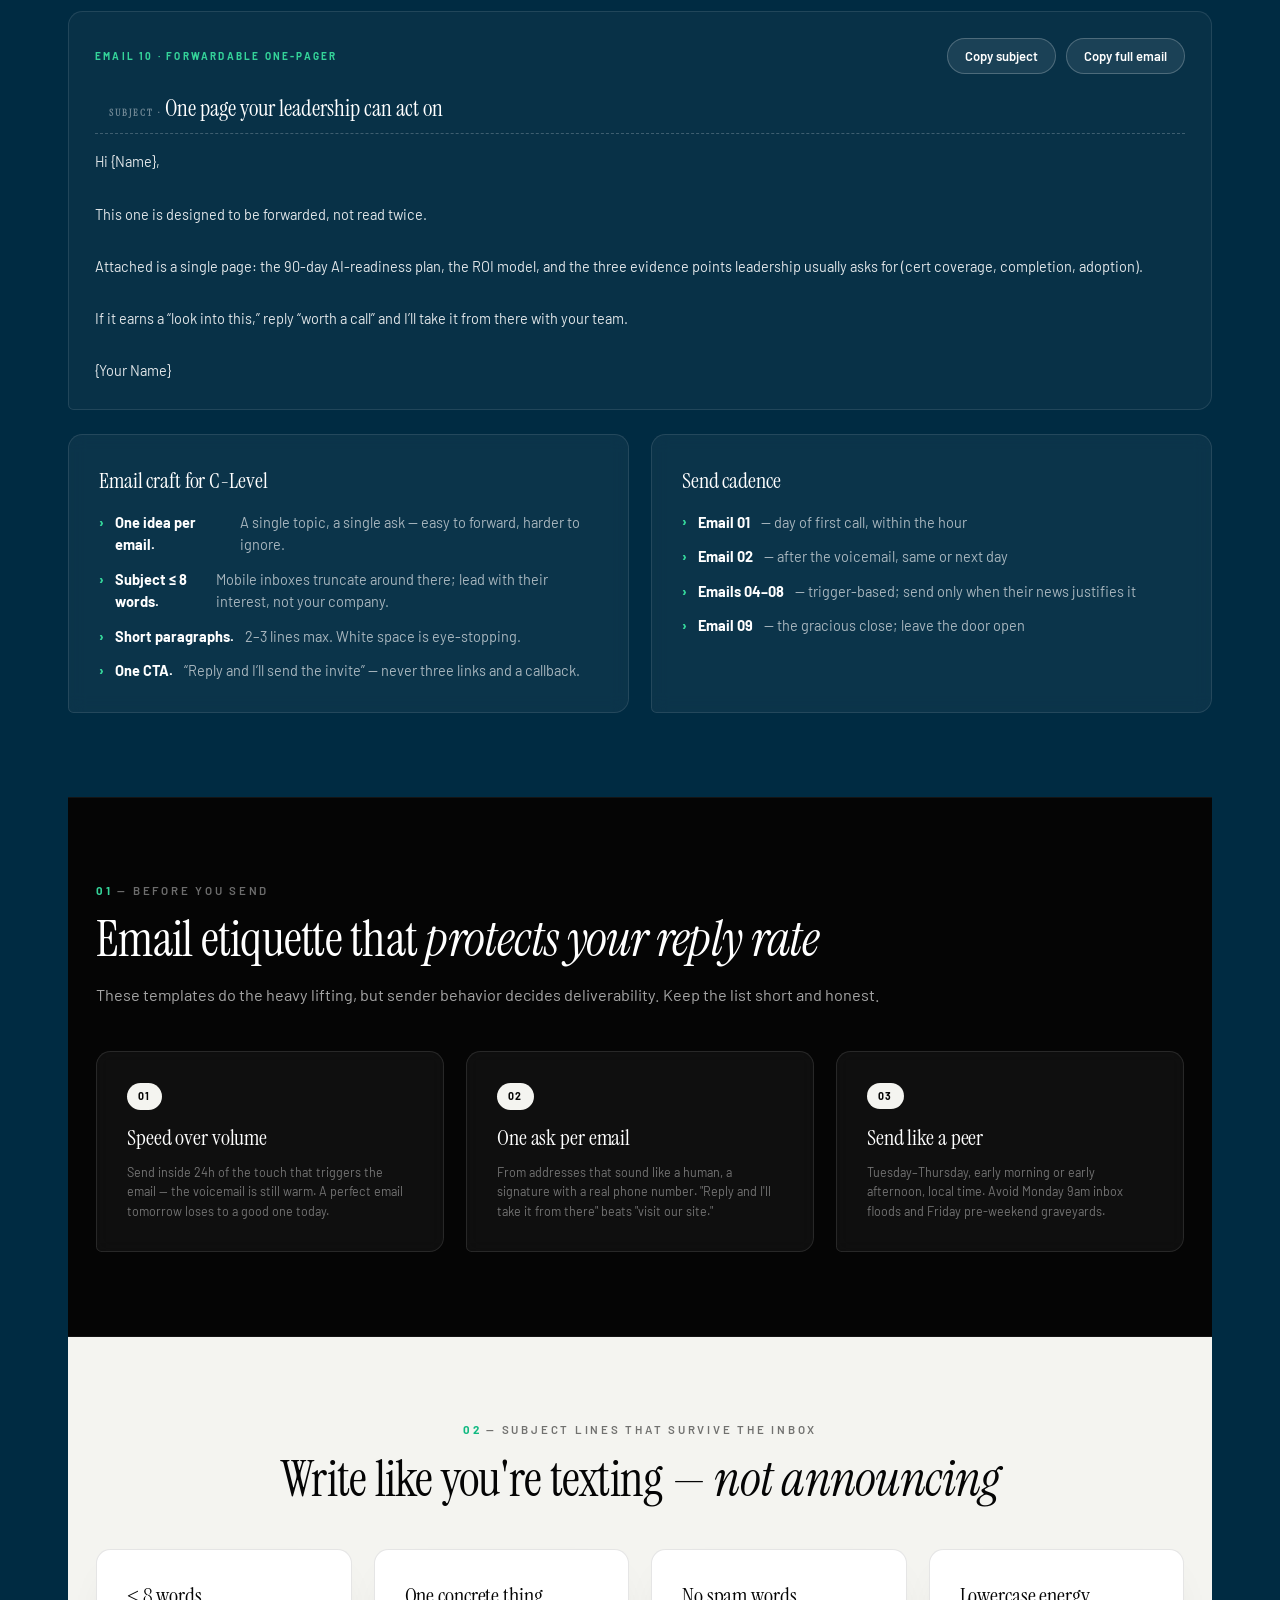
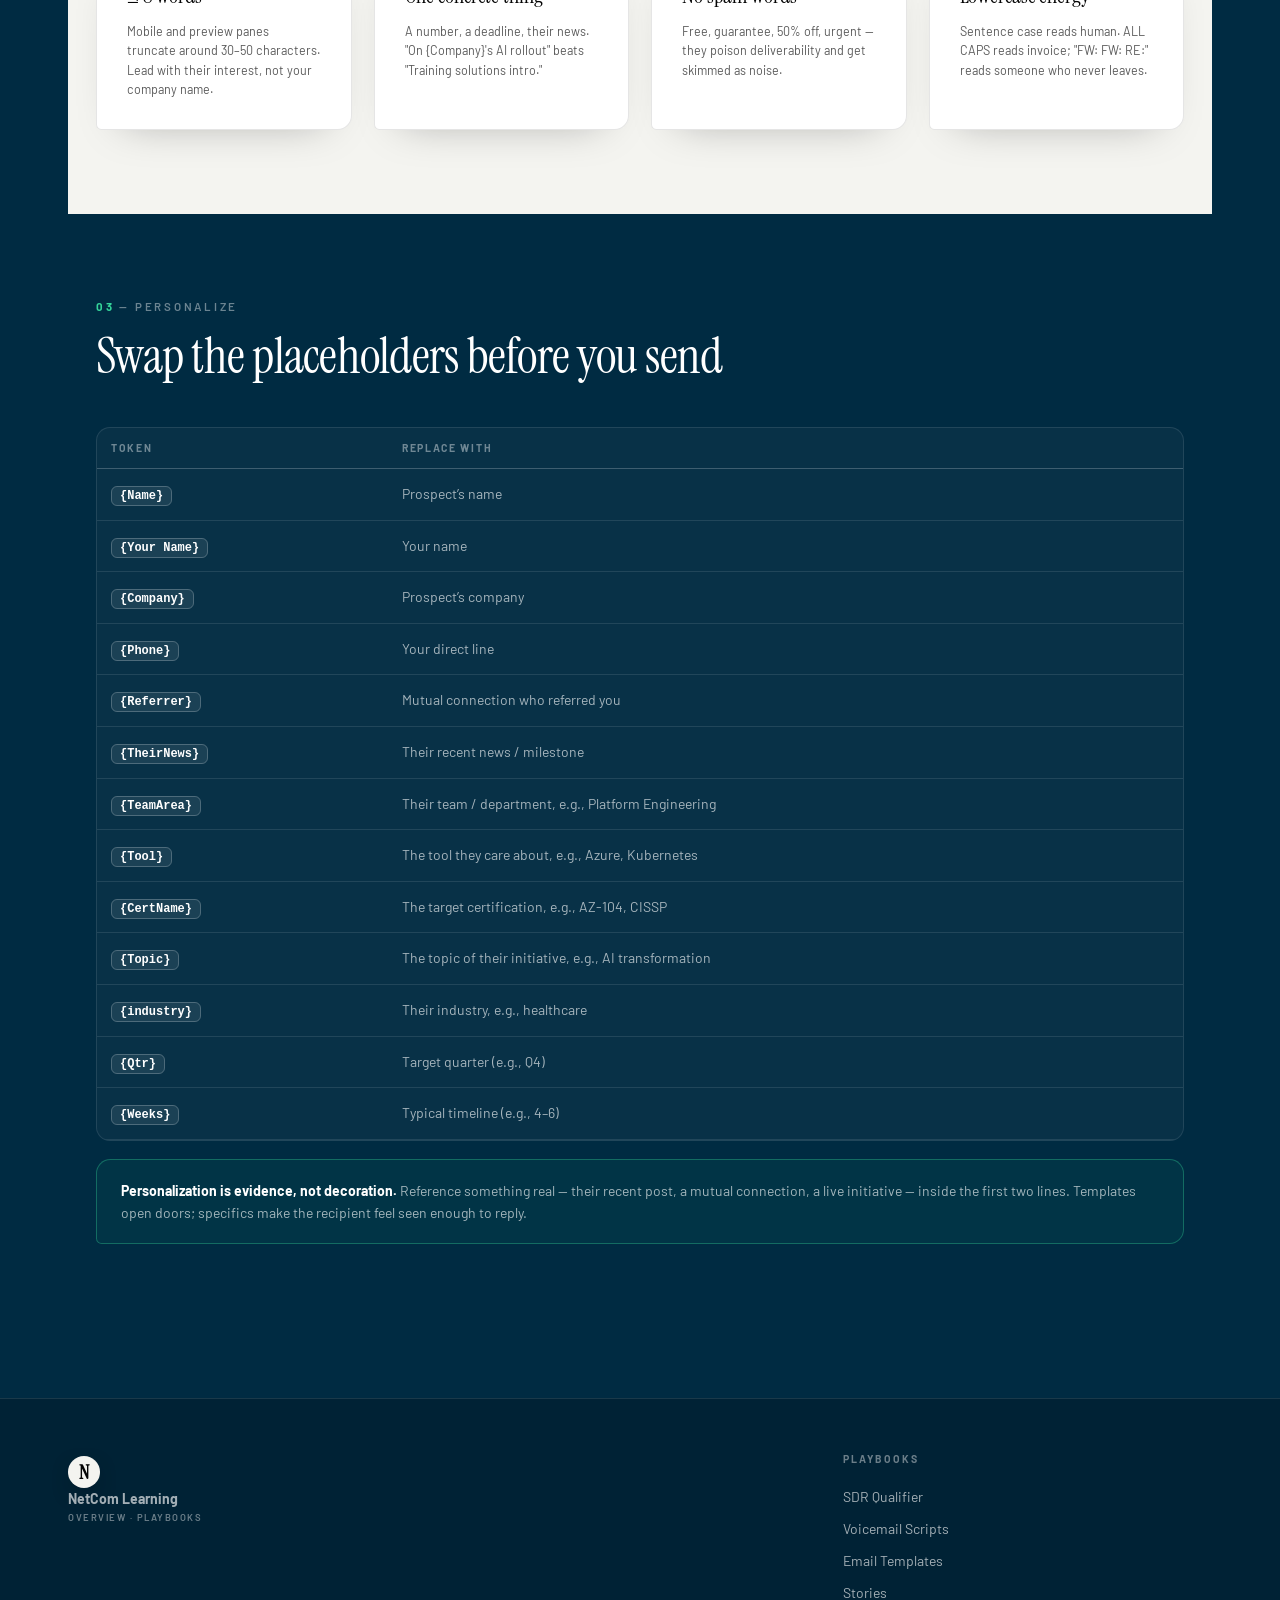
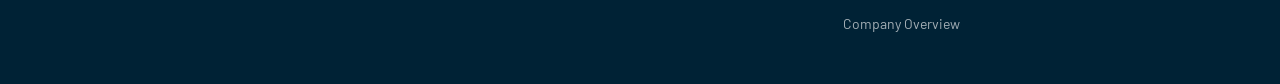
==== commit a027ff17: "c" ====
--- a/emails.html
+++ b/emails.html
@@ -3,7 +3,7 @@
 <head>
 <meta charset="UTF-8">
 <meta name="viewport" content="width=device-width, initial-scale=1.0">
-<title>Email Templates — SDR Toolkit | NetCom Learning</title>
+<title>Email Templates | NetCom Learning</title>
 <link rel="preconnect" href="https://fonts.googleapis.com">
 <link rel="preconnect" href="https://fonts.gstatic.com" crossorigin>
 <link href="https://fonts.googleapis.com/css2?family=Instrument+Serif:ital@0;1&family=Barlow:wght@400;500;600;700&family=Inter:wght@600;700&display=swap" rel="stylesheet">
@@ -16,7 +16,7 @@
   <div class="container nav-inner">
     <a class="brand" href="index.html">
       <span class="brand-mark">N</span>
-      <span>NetCom Learning<small>Overview · SDR Toolkit</small></span>
+      <span>NetCom Learning<small>Overview · Playbooks</small></span>
     </a>
     <div class="nav-links">
       <a href="index.html">Company Overview</a>
@@ -104,10 +104,10 @@
   <div class="container">
     <div class="footer-grid">
       <div>
-        <a class="brand" href="index.html"><span class="brand-mark">N</span><span>NetCom Learning<small>Overview · SDR Toolkit</small></span></a>
+        <a class="brand" href="index.html"><span class="brand-mark">N</span><span>NetCom Learning<small>Overview · Playbooks</small></span></a>
       </div>
       <div>
-        <h4>Toolkit</h4>
+        <h4>Playbooks</h4>
         <a href="sdr-qualifier.html">SDR Qualifier</a>
         <a href="voicemail-scripts.html">Voicemail Scripts</a>
         <a href="emails.html">Email Templates</a>
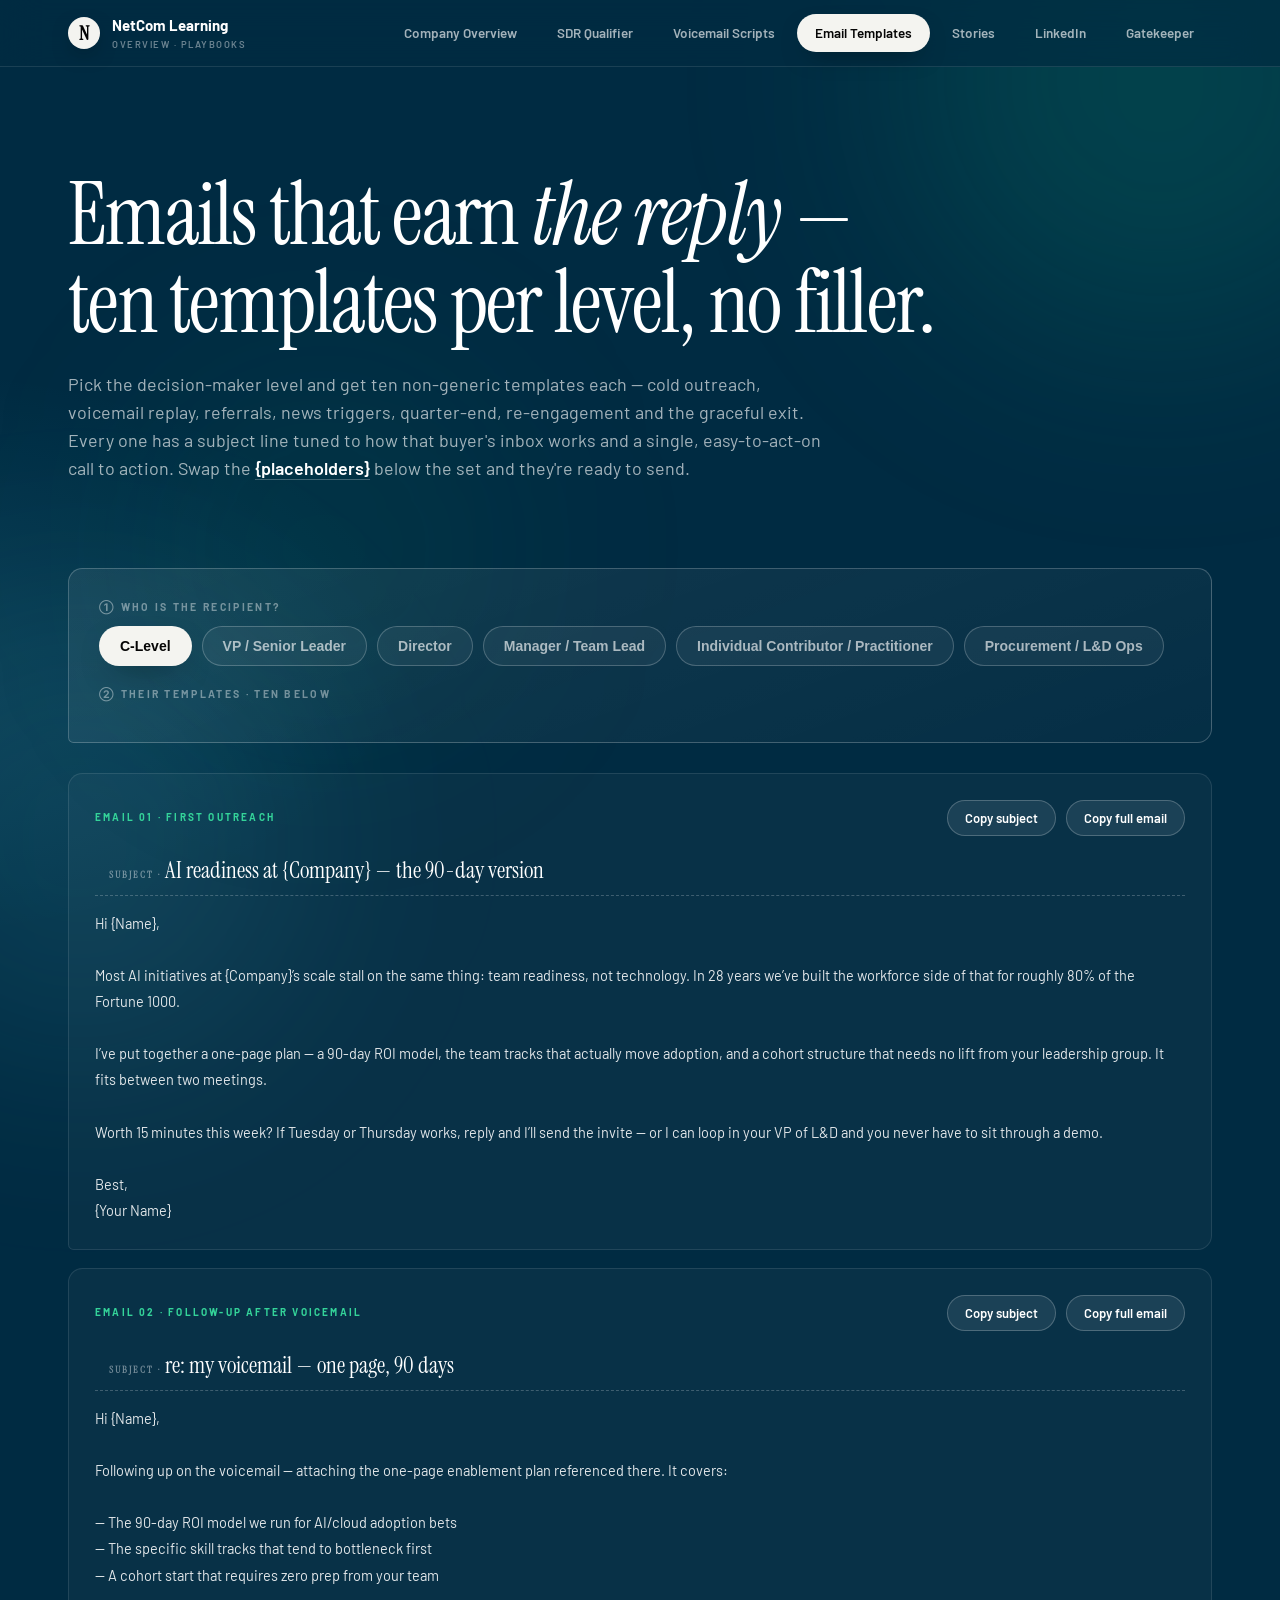
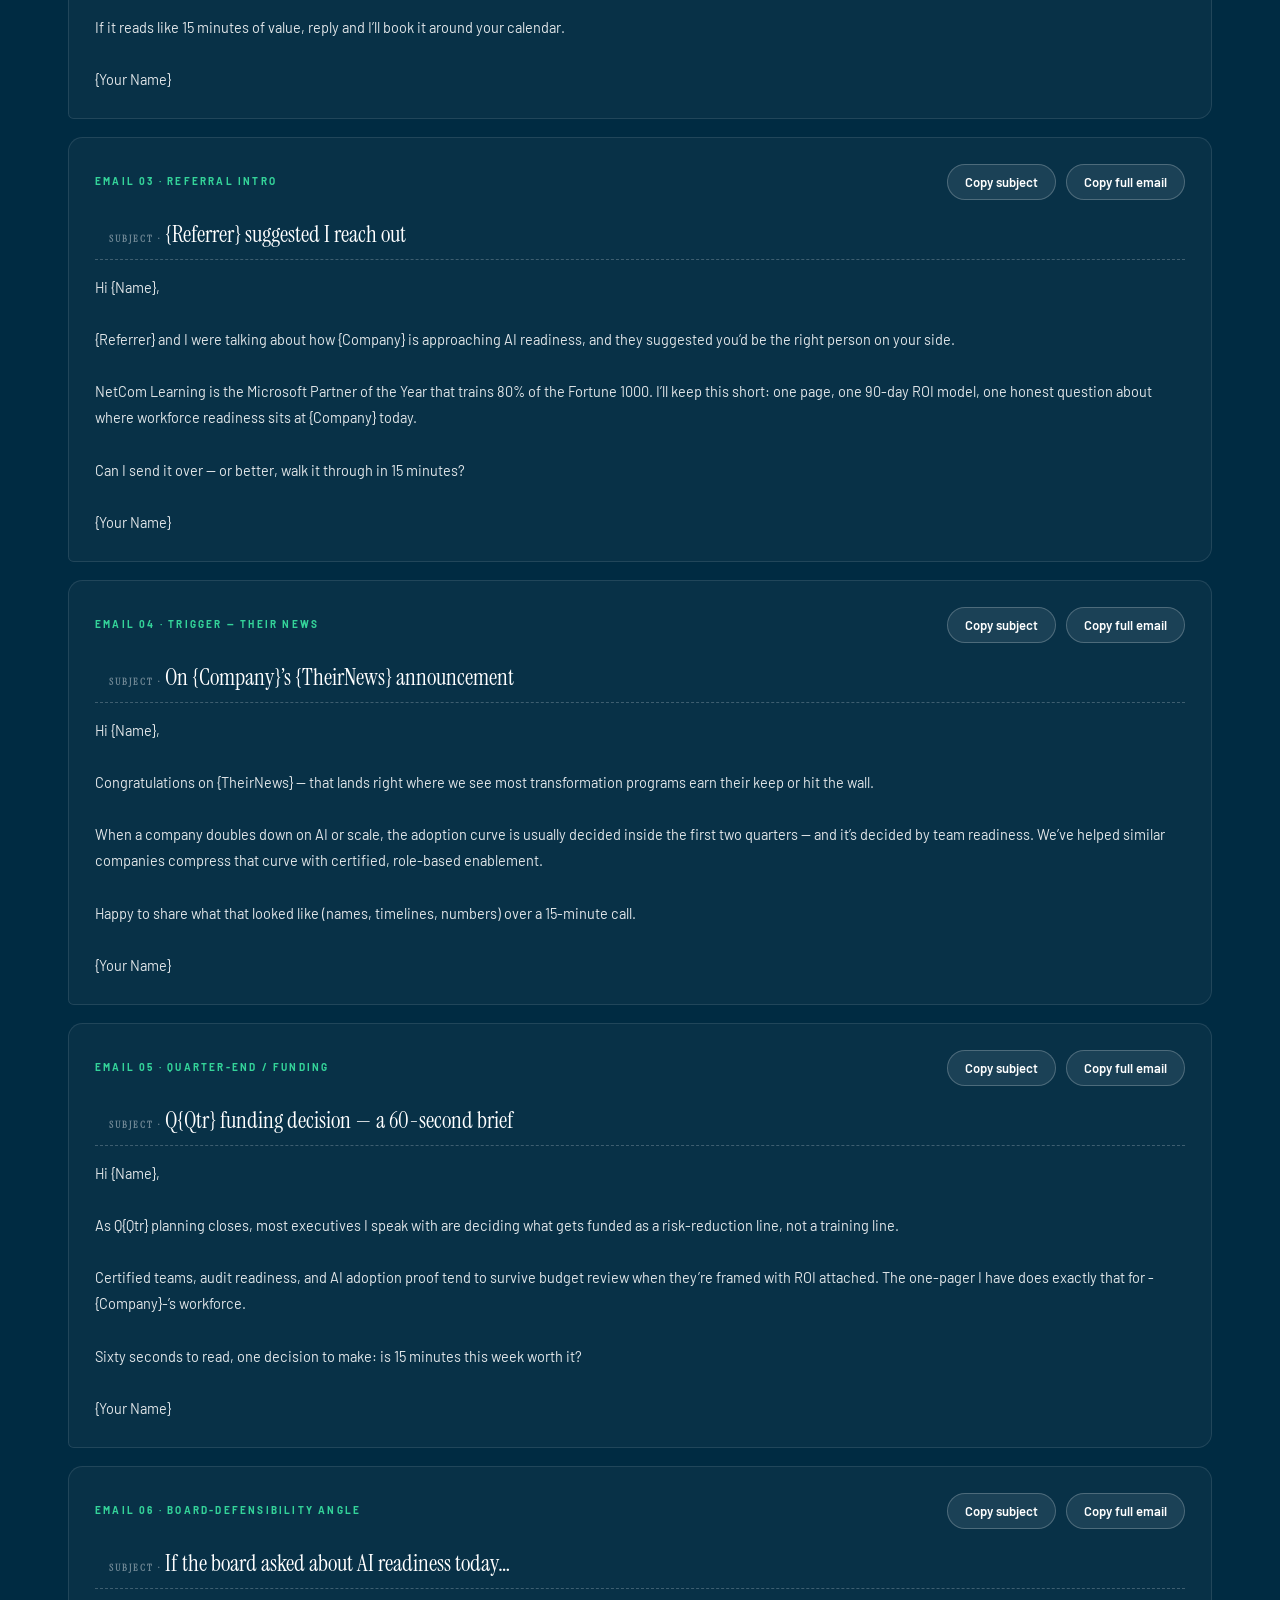
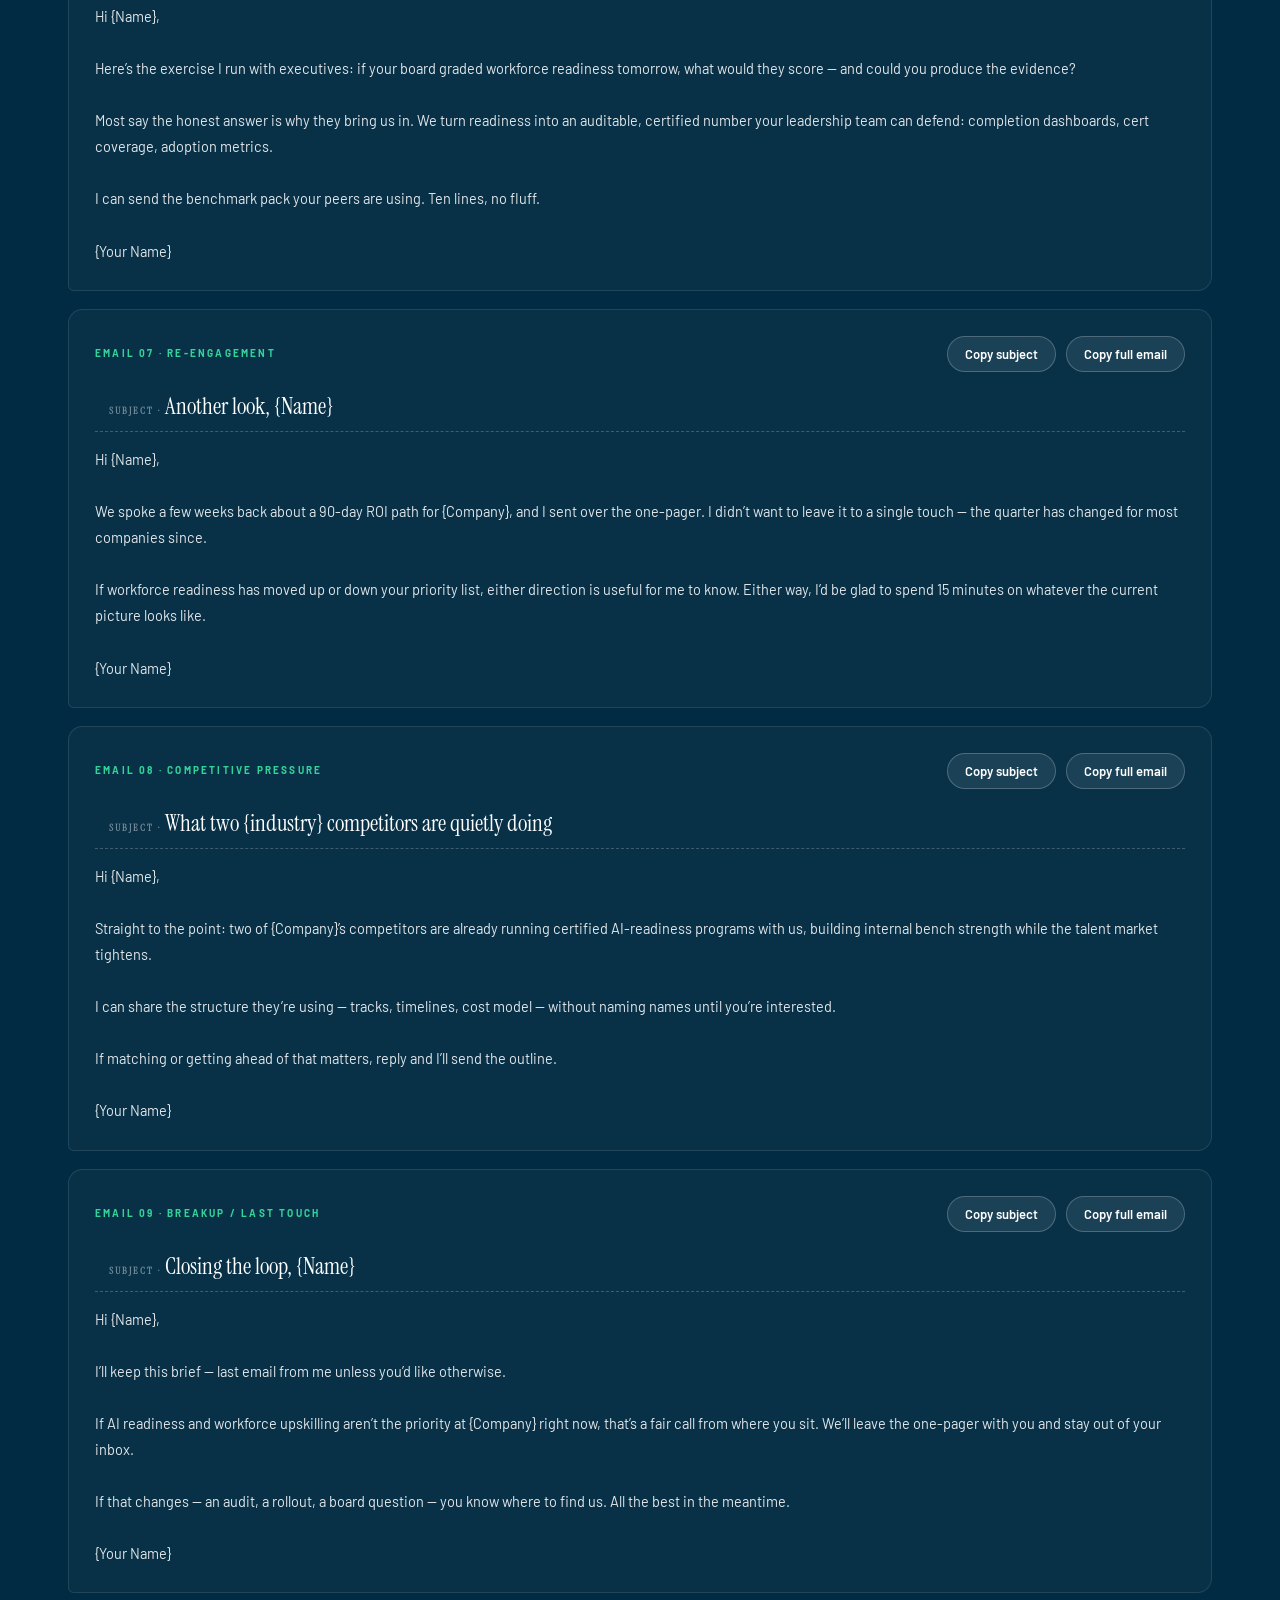
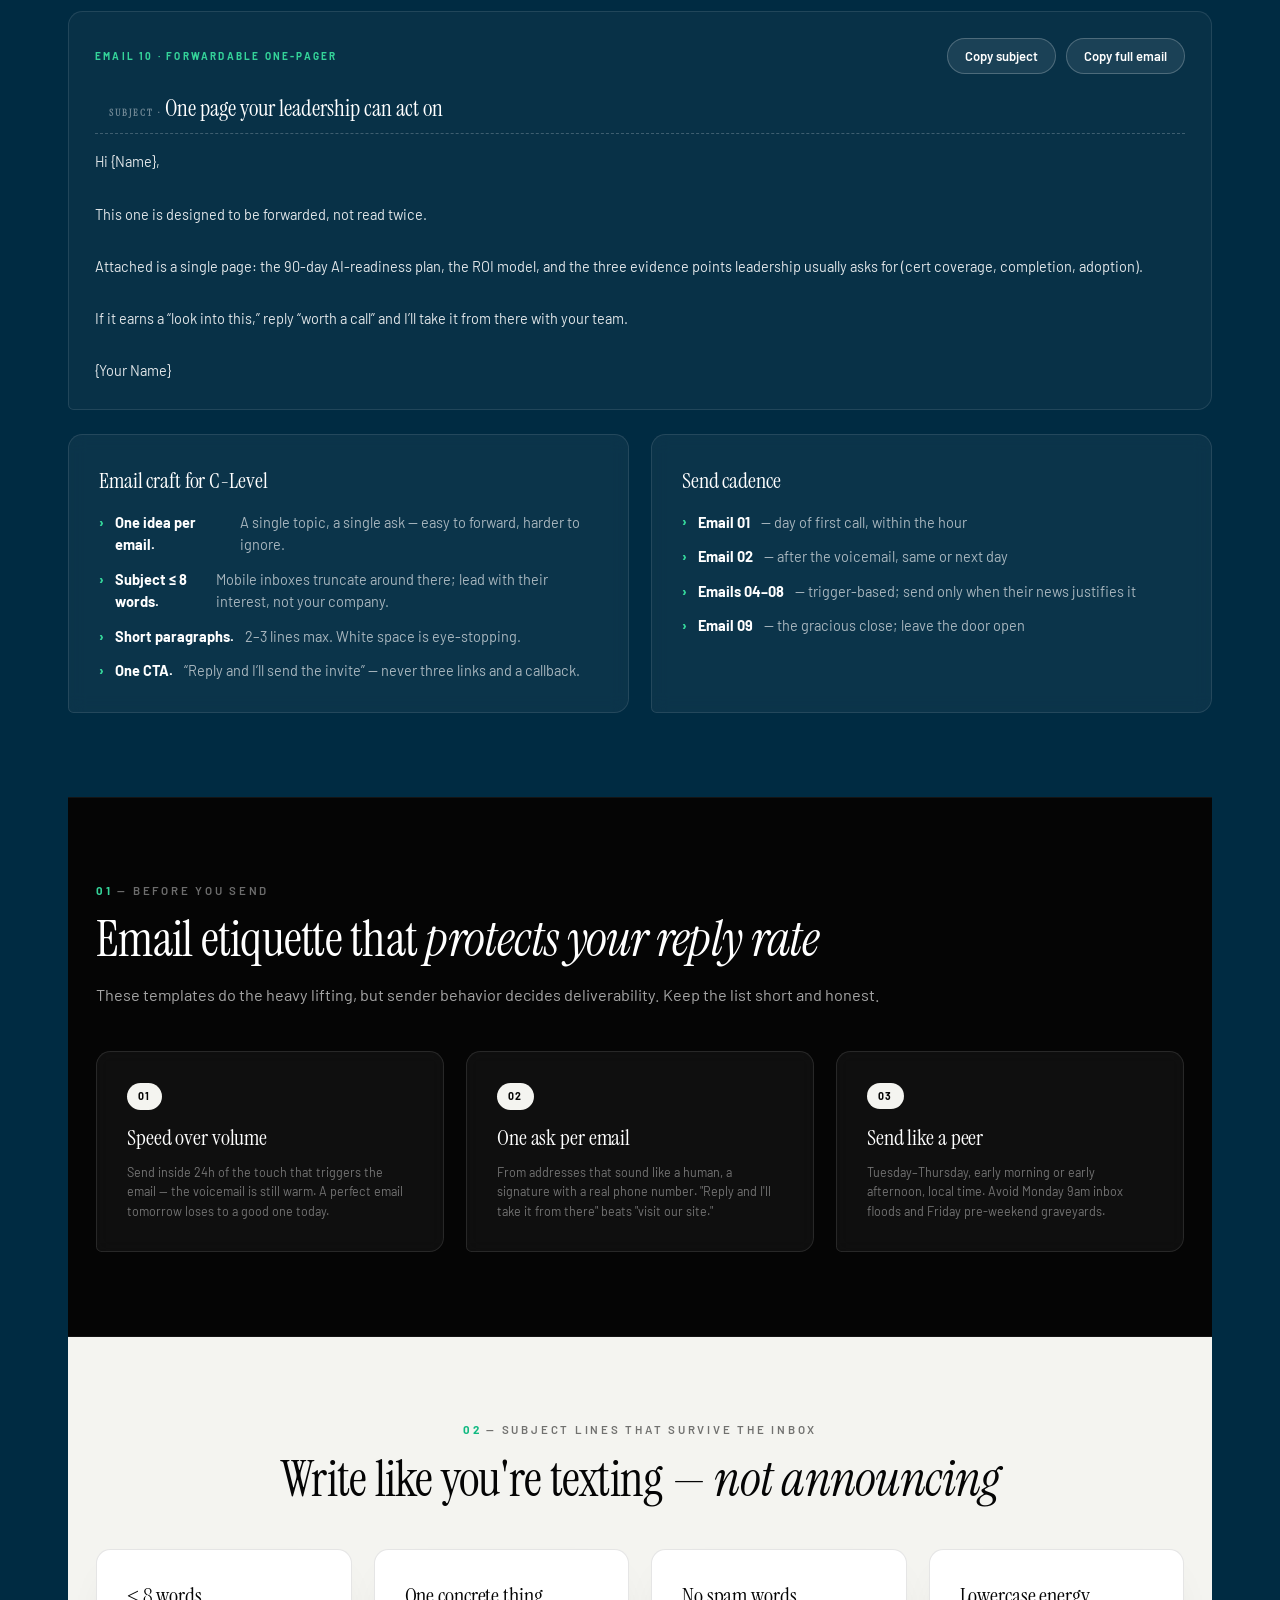
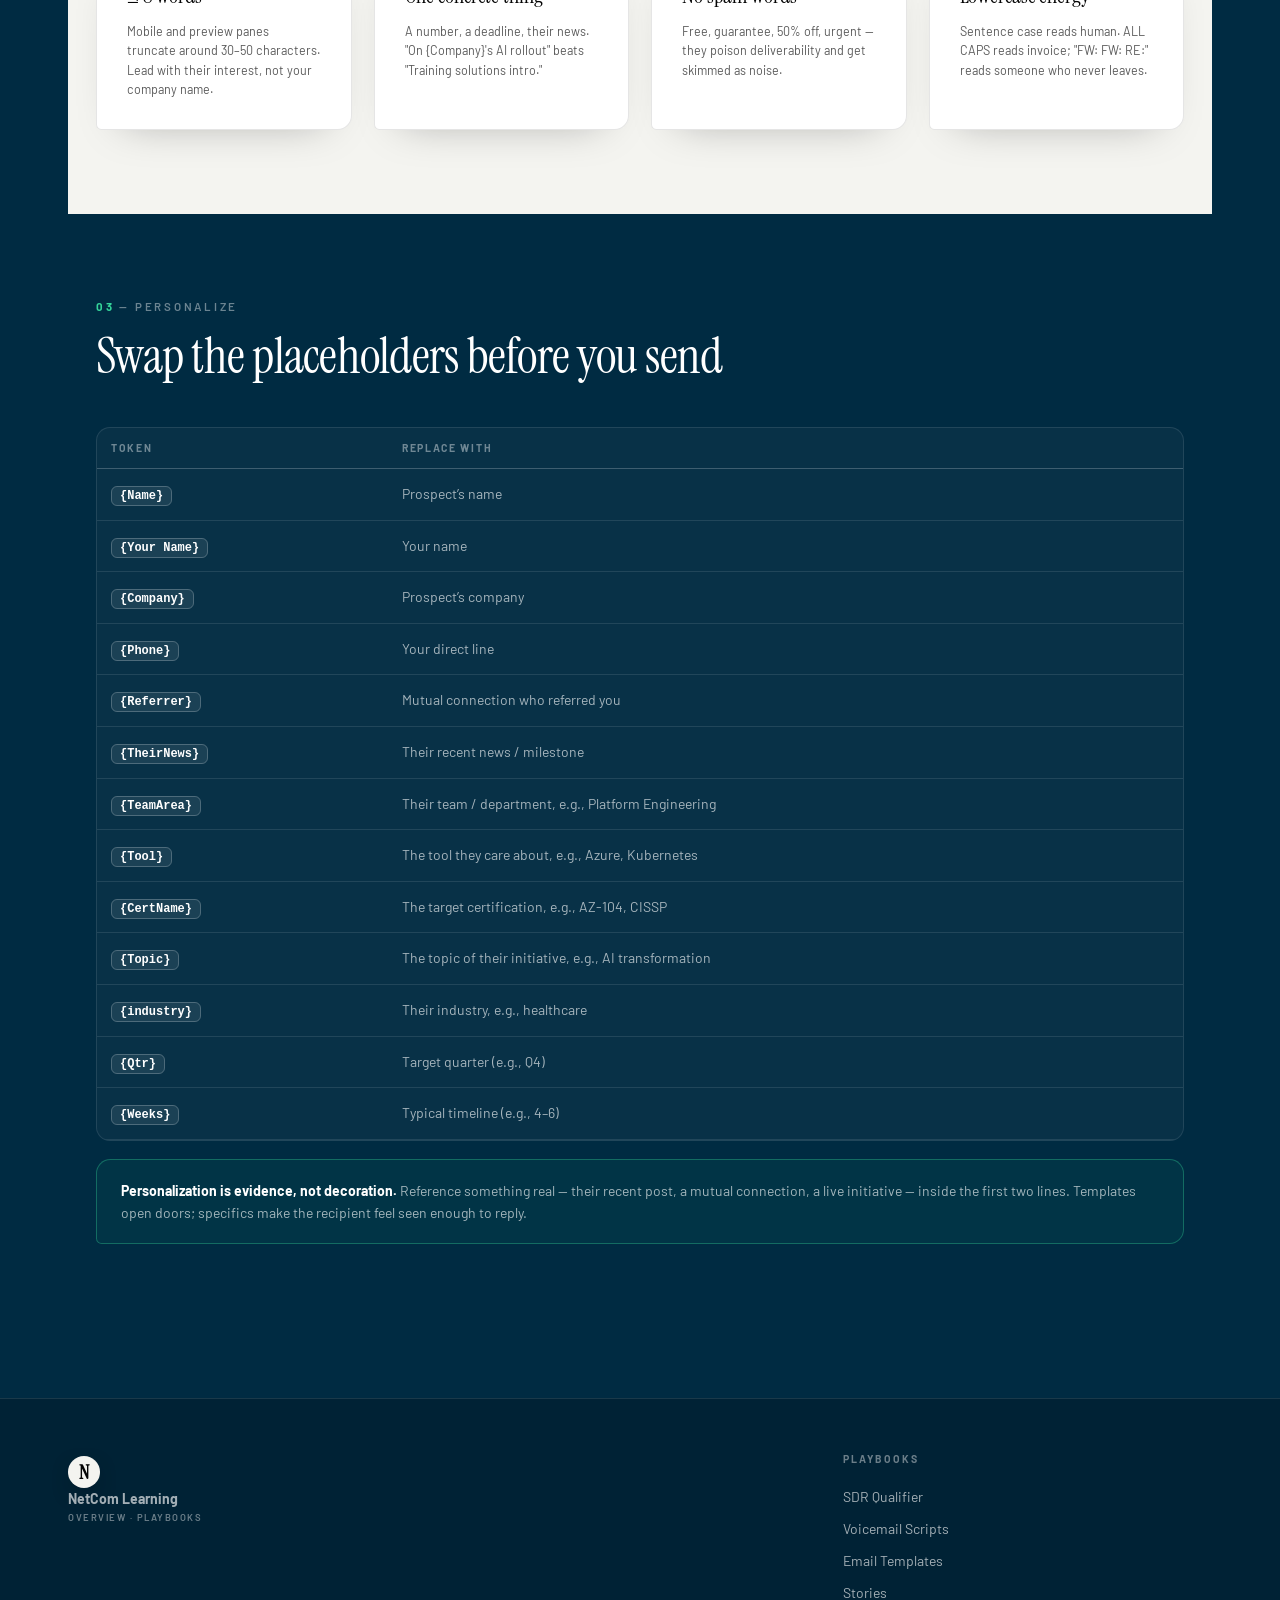
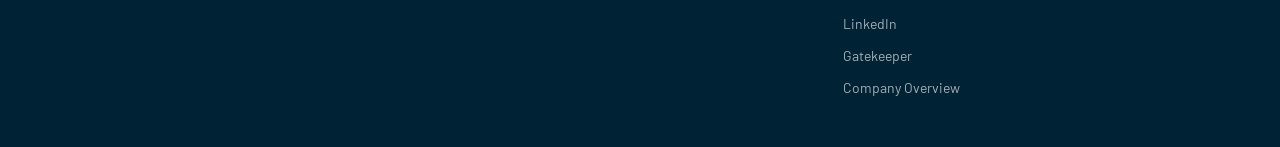
==== commit 5acf6a90: "c" ====
--- a/emails.html
+++ b/emails.html
@@ -24,6 +24,8 @@
       <a href="voicemail-scripts.html">Voicemail Scripts</a>
       <a href="emails.html" class="active">Email Templates</a>
       <a href="stories.html">Stories</a>
+      <a href="linkedin.html">LinkedIn</a>
+      <a href="gatekeeper.html">Gatekeeper</a>
     </div>
   </div>
 </nav>
@@ -112,6 +114,8 @@
         <a href="voicemail-scripts.html">Voicemail Scripts</a>
         <a href="emails.html">Email Templates</a>
         <a href="stories.html">Stories</a>
+        <a href="linkedin.html">LinkedIn</a>
+        <a href="gatekeeper.html">Gatekeeper</a>
         <a href="index.html">Company Overview</a>
       </div>
     </div>
--- a/assets/styles.css
+++ b/assets/styles.css
@@ -376,4 +376,49 @@
 /* ---------- scroll reveal ---------- */
 .reveal{opacity:0;transform:translateY(22px);transition:opacity .7s var(--ease),transform .7s var(--ease)}
 .reveal.in{opacity:1;transform:none}
-@media(prefers-reduced-motion:reduce){.reveal{opacity:1;transform:none;transition:none}}+@media(prefers-reduced-motion:reduce){.reveal{opacity:1;transform:none;transition:none}}
+
+/* ---------- LinkedIn page ---------- */
+.li-tile{border:1px solid var(--stroke);border-radius:var(--radius-organic);background:rgba(255,255,255,.03);padding:26px;display:flex;flex-direction:column}
+.li-tag{font-size:10px;letter-spacing:.22em;text-transform:uppercase;color:var(--emerald);font-weight:700;margin-bottom:14px}
+.li-label{font-size:10px;letter-spacing:.2em;text-transform:uppercase;color:var(--faint);font-weight:700;margin:6px 0 4px;display:flex;justify-content:space-between;align-items:baseline;gap:10px;flex-wrap:wrap}
+.li-count{color:var(--amber);font-family:var(--mono);font-size:11px;letter-spacing:.04em;text-transform:none;font-weight:600}
+.li-count.over{color:#f87171}
+.li-tile .script-block{margin:6px 0 10px;flex:1}
+.li-tile .btn.copy{align-self:flex-start}
+
+/* ---------- drill mode (qualifier) ---------- */
+.drill-box{margin-top:26px;background:linear-gradient(160deg,rgba(255,255,255,.05),rgba(255,255,255,.01));border:1px dashed var(--stroke-2);border-radius:var(--radius-organic);padding:26px}
+.drill-hint{font-size:13px;color:var(--faint);max-width:560px}
+.drill-card{margin-top:18px;border:1px solid var(--stroke);border-radius:var(--radius-organic);padding:24px;background:rgba(255,255,255,.03)}
+.drill-card .drill-head{display:flex;align-items:center;gap:12px;flex-wrap:wrap;margin-bottom:4px}
+.drill-card .drill-head h3{font-size:1.3rem;margin:0}
+.drill-row{margin-top:16px;border-top:1px dashed var(--stroke);padding-top:16px}
+.drill-reveal{display:inline-flex;align-items:center;gap:9px;padding:11px 20px;border-radius:999px;background:rgba(255,255,255,.08);border:1px solid var(--stroke-2);color:var(--text);font-weight:600;font-size:13.5px;cursor:pointer;transition:.2s var(--ease);font-family:var(--font-body)}
+.drill-reveal:hover{background:rgba(255,255,255,.14);transform:translateY(-2px)}
+.drill-body{display:none;margin-top:14px}
+.drill-row.open .drill-body{display:block;animation:fade-rise .35s var(--ease) both}
+
+/* ---------- industry story badge ---------- */
+.story-ind-level{font-size:10px;letter-spacing:.18em;text-transform:uppercase;color:var(--ink);background:var(--bone);font-weight:700;padding:5px 12px;border-radius:999px}
+
+/* ---------- print (qualifier playbook) ---------- */
+@media print{
+  body{background:#fff}
+  .orb,nav,footer,.toast,.drill-box,#personas-sec,#bant,#objections,.no-print{display:none!important}
+  .reveal{opacity:1!important;transform:none!important}
+  body,.container,main,.playbook,.pb-body,.q-item,.q-txt,.obj-body,.obj-head,.small-note,.control-panel,.cp-label{background:#fff!important;color:#101418!important}
+  .pb-head h3,a,.obj-head b,.q-txt{color:#101418!important}
+  .pb-section{border:1px solid #cfc9bb;page-break-inside:avoid;background:#fff!important}
+  .pb-body{display:block!important;padding:14px 0!important;animation:none!important}
+  .pb-head{border-bottom:1px solid #cfc9bb;padding:10px 0}
+  .chev{display:none}
+  .script-block{border:1px solid #cfc9bb;background:#faf9f5!important;color:#101418!important;page-break-inside:avoid;border-radius:8px}
+  .script-block .who,.reframe,.small-note{color:#101418!important}
+  .obj{border:1px solid #cfc9bb;page-break-inside:avoid;background:#fff!important}
+  .obj-body .resp{border-left-color:#101418}
+  .playbook .btn,.control-panel .btn,.control-panel .cp-label{display:none!important}
+  .badge{border-color:#101418!important;color:#101418!important}
+  .badge.grad{background:#101418!important;color:#fff!important;-webkit-print-color-adjust:exact;print-color-adjust:exact}
+  .q-item{border-bottom:1px dashed #cfc9bb}
+}
